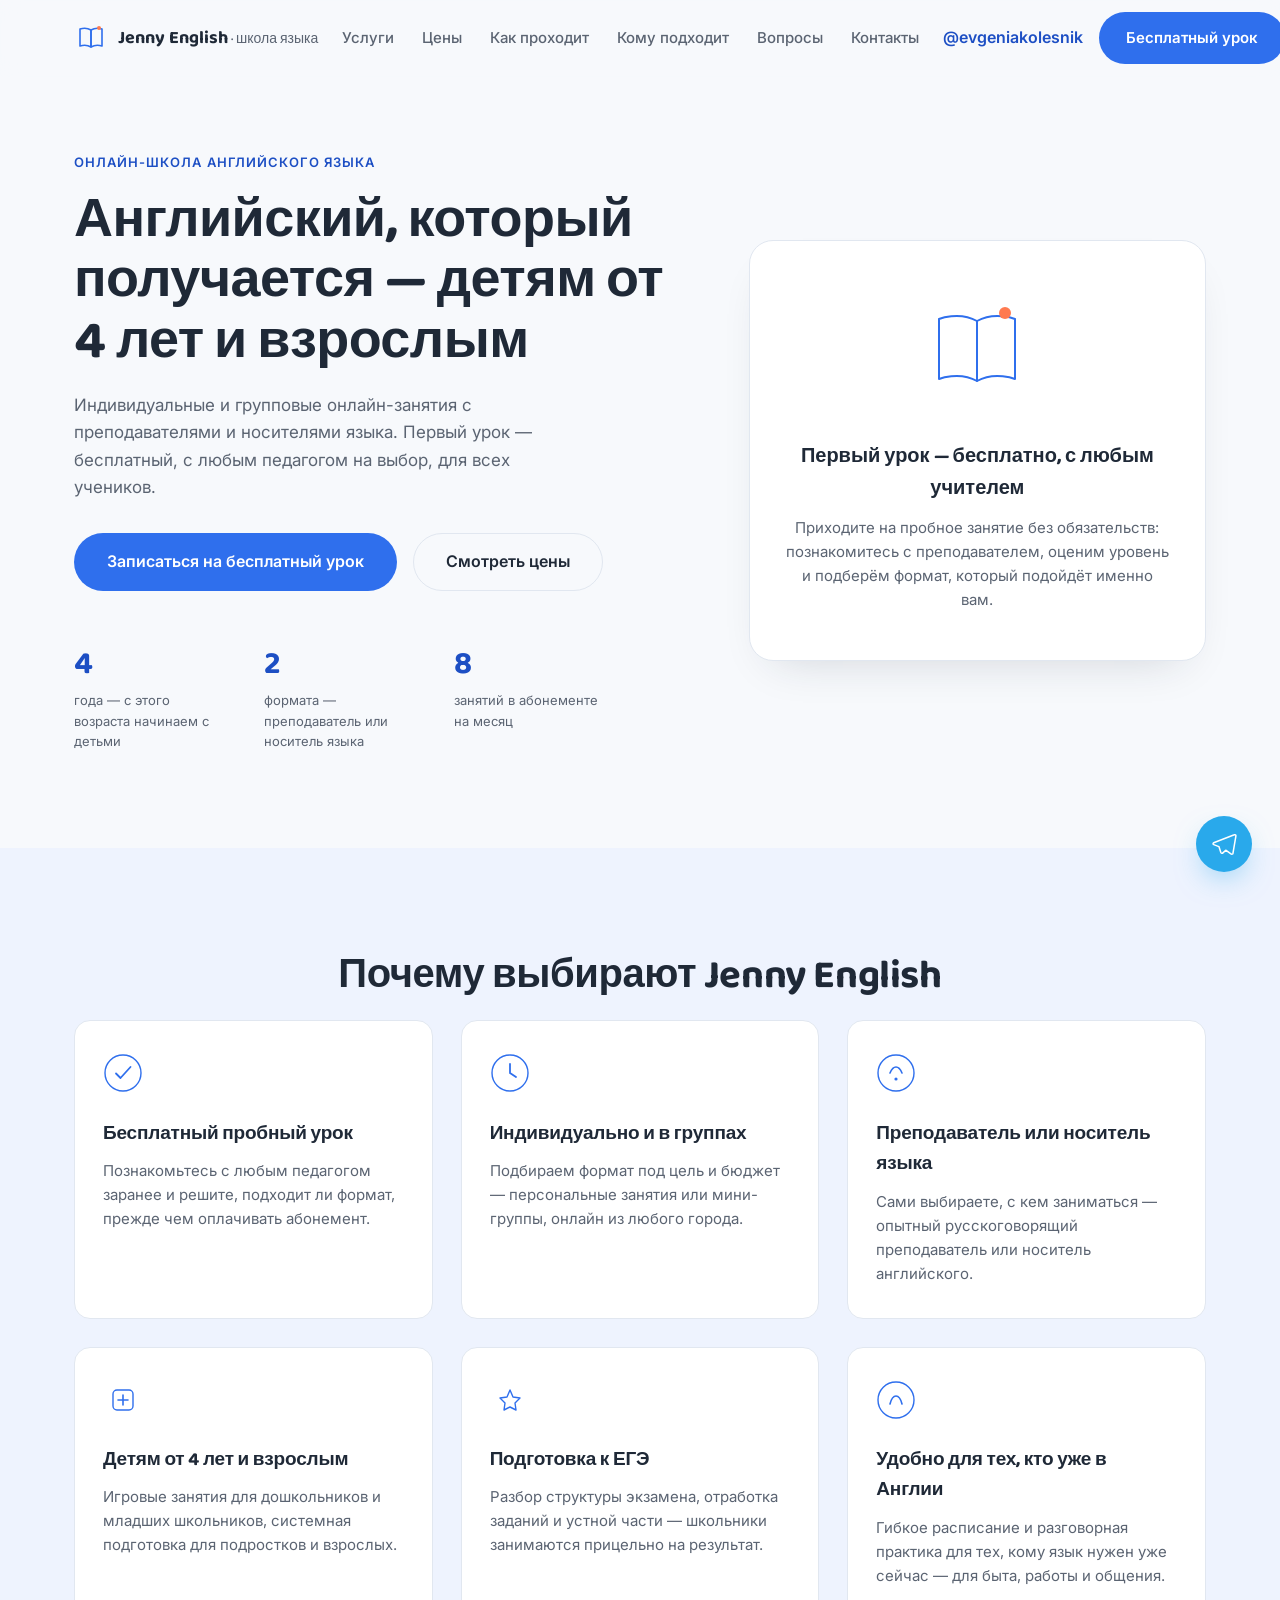
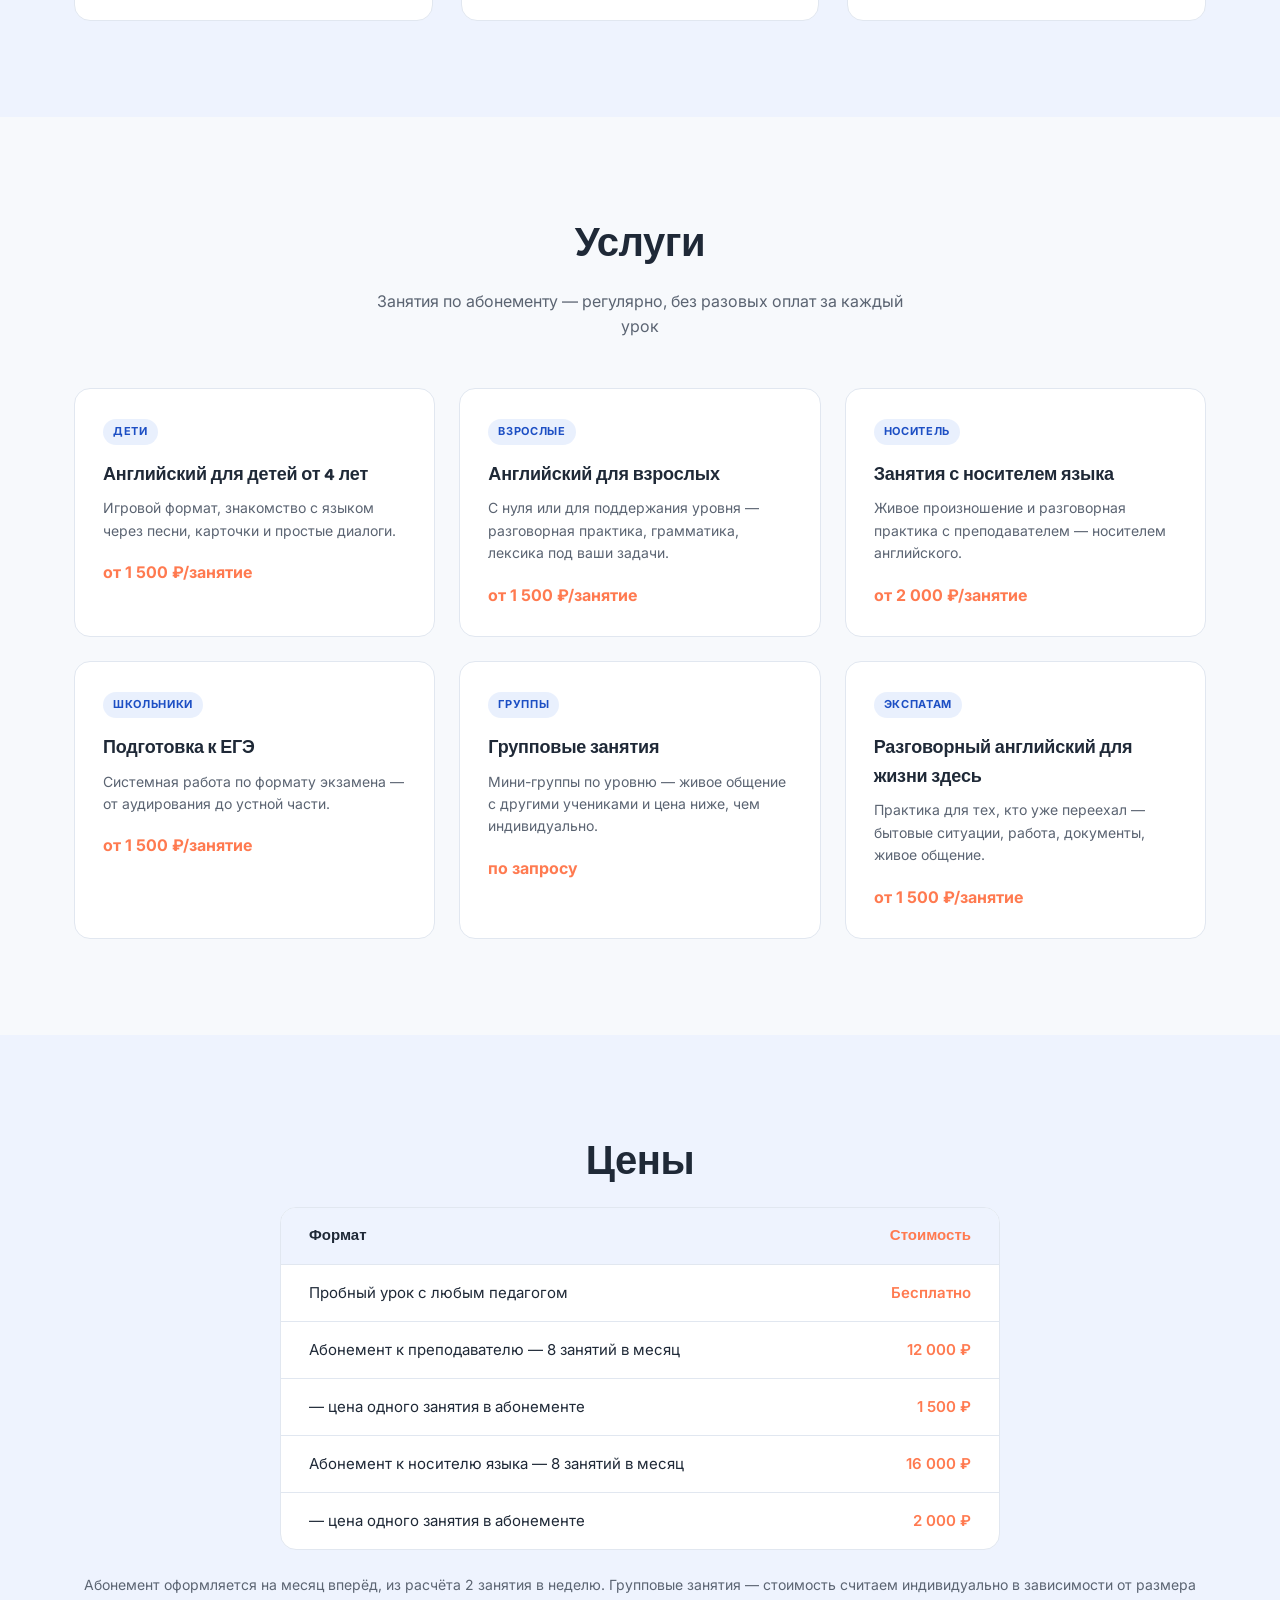
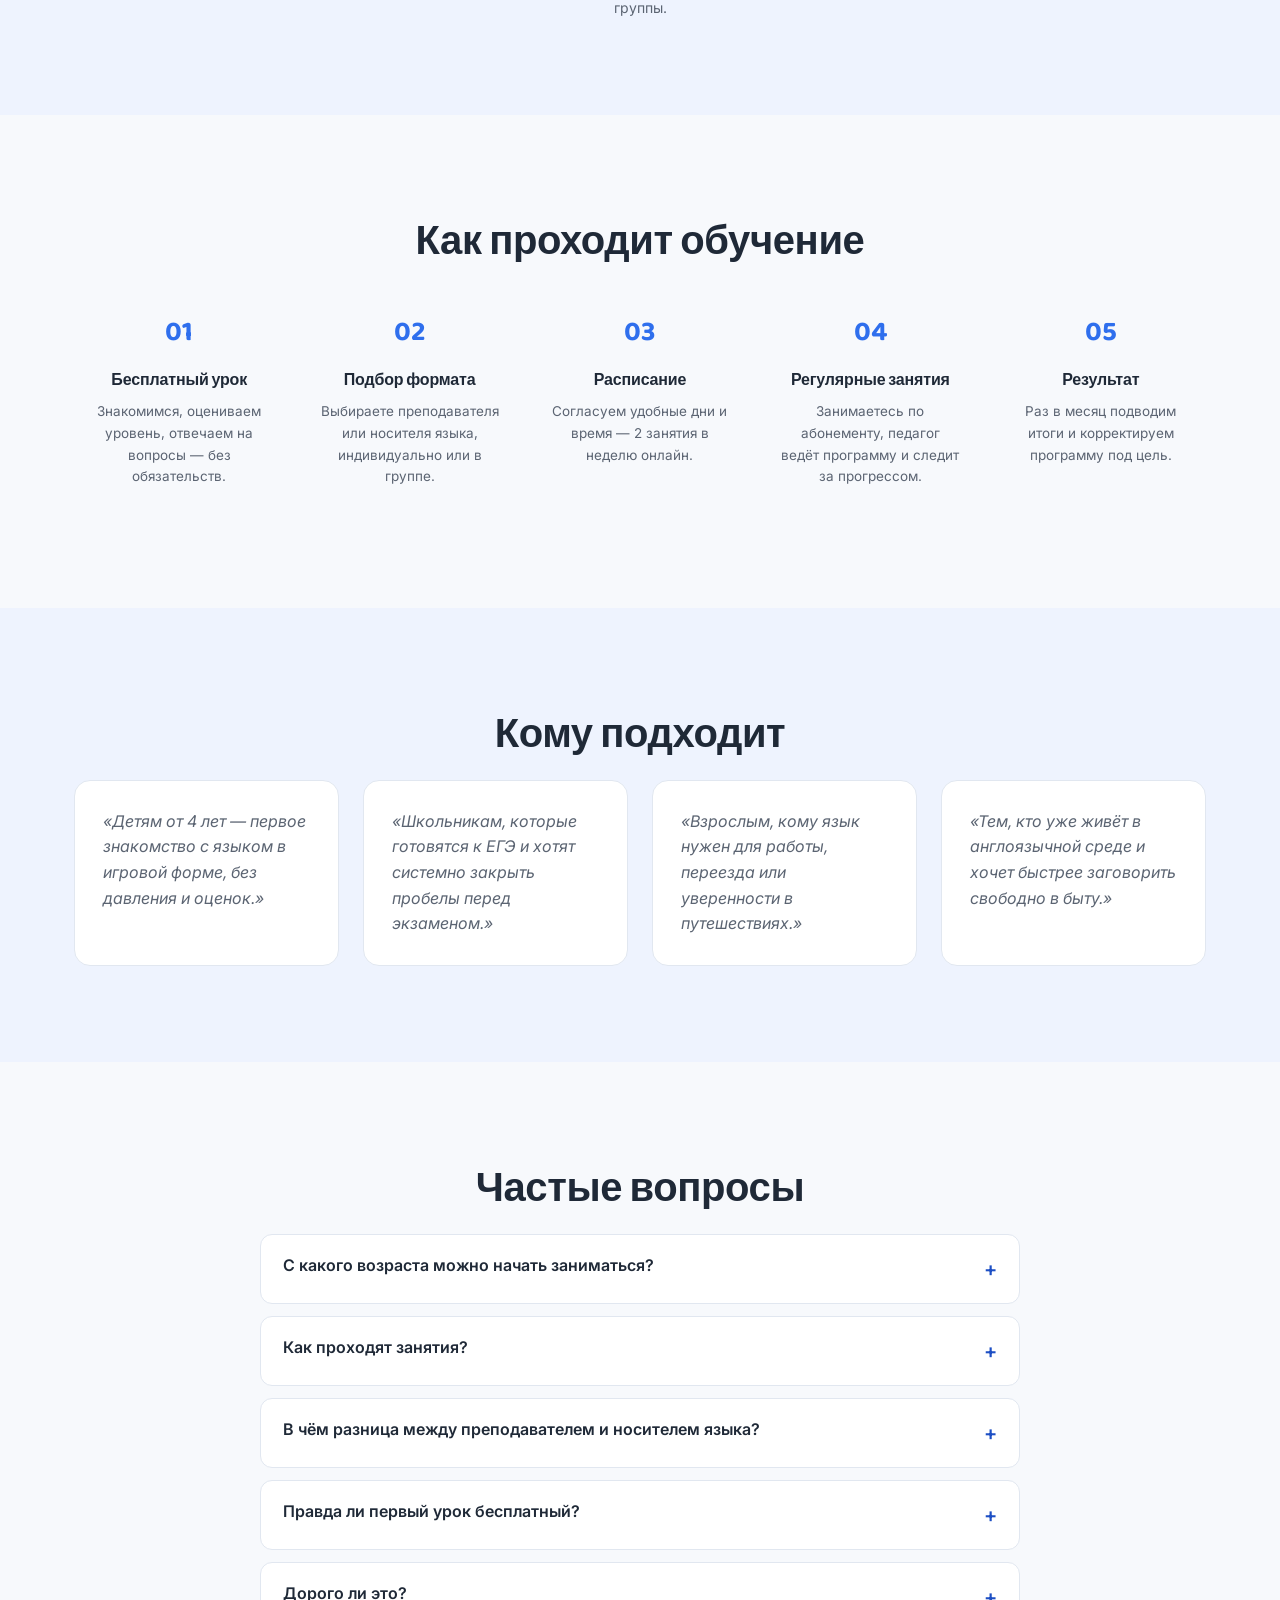
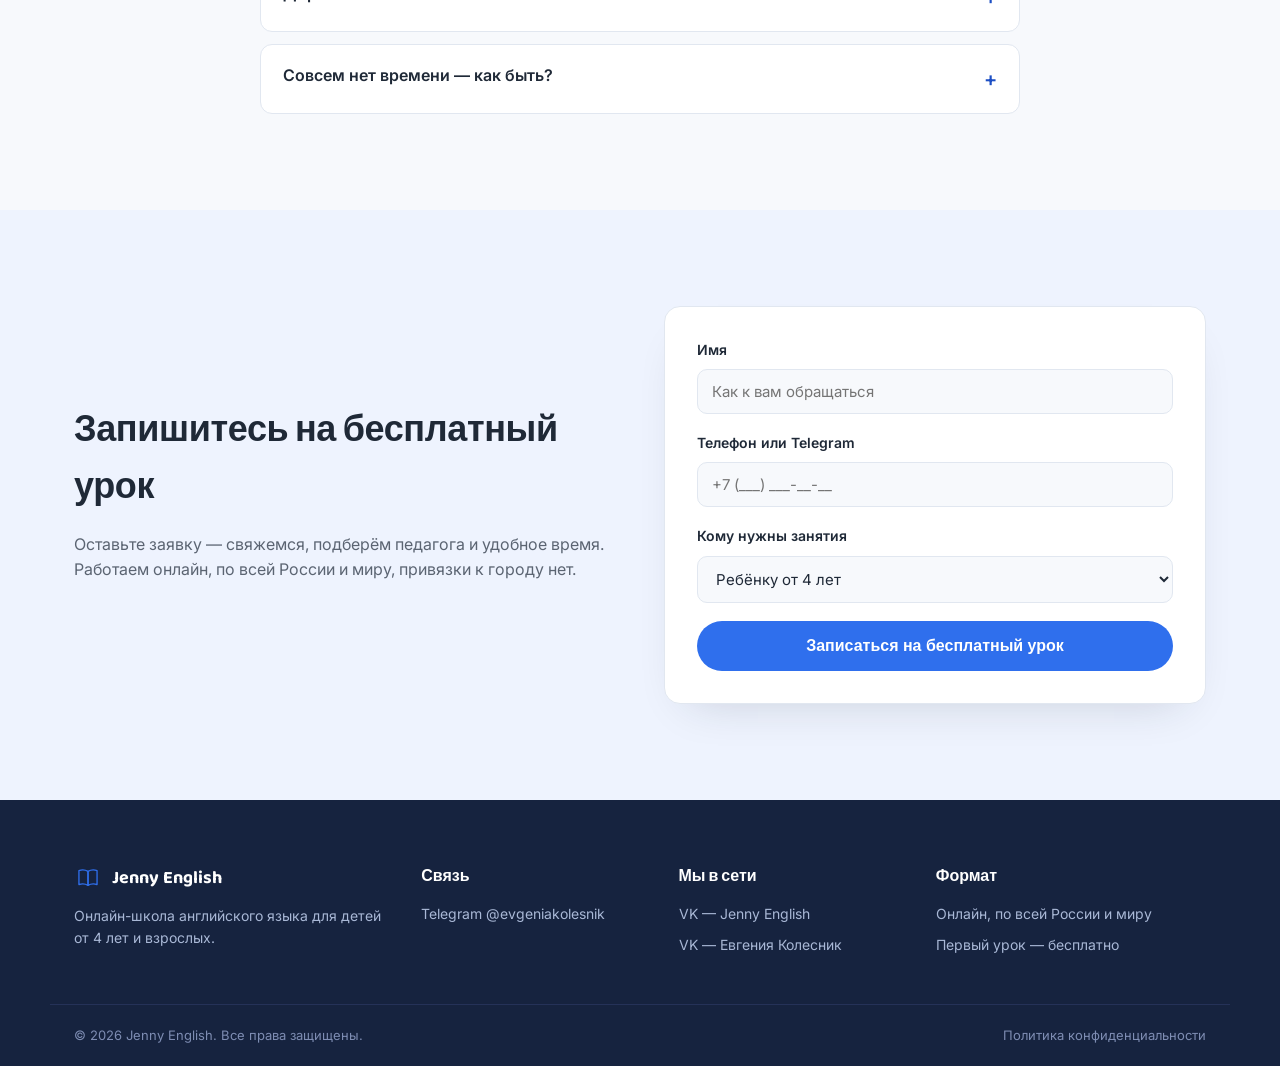
==== index.html @ bacaf494 "init: landing for Jenny English" ====
<!DOCTYPE html>
<html lang="ru">
<head>
<meta charset="UTF-8">
<meta name="viewport" content="width=device-width, initial-scale=1.0">
<title>Jenny English — онлайн-школа английского языка для детей и взрослых</title>
<meta name="description" content="Индивидуальные и групповые онлайн-занятия английским с преподавателями и носителями языка. Детям от 4 лет и взрослым. Первый урок — бесплатный.">
<link rel="preconnect" href="https://fonts.googleapis.com">
<link rel="preconnect" href="https://fonts.gstatic.com" crossorigin>
<link href="https://fonts.googleapis.com/css2?family=Baloo+2:wght@500;600;700;800&family=Inter:wght@400;500;600;700;800&display=swap" rel="stylesheet">
<link rel="stylesheet" href="styles.css">
</head>
<body>

<header class="header" id="header">
  <div class="container header__inner">
    <a href="#top" class="logo">
      <svg width="34" height="34" viewBox="0 0 34 34" fill="none" xmlns="http://www.w3.org/2000/svg">
        <path d="M6 8C6 8 12 6 17 9V26C12 23 6 25 6 25V8Z" stroke="#2F6FED" stroke-width="1.6" stroke-linejoin="round"/>
        <path d="M28 8C28 8 22 6 17 9V26C22 23 28 25 28 25V8Z" stroke="#2F6FED" stroke-width="1.6" stroke-linejoin="round"/>
        <circle cx="25" cy="7" r="2" fill="#FF7A50"/>
      </svg>
      <span class="logo__text">Jenny English<span class="logo__suffix"> · школа языка</span></span>
    </a>
    <nav class="nav" id="nav">
      <a href="#services">Услуги</a>
      <a href="#price">Цены</a>
      <a href="#process">Как проходит</a>
      <a href="#who">Кому подходит</a>
      <a href="#faq">Вопросы</a>
      <a href="#contacts">Контакты</a>
    </nav>
    <div class="header__actions">
      <a href="https://t.me/evgeniakolesnik" target="_blank" rel="noopener" class="header__phone">@evgeniakolesnik</a>
      <a href="#lead" class="btn btn--primary">Бесплатный урок</a>
      <button class="burger" id="burger" aria-label="Меню"><span></span><span></span><span></span></button>
    </div>
  </div>
</header>

<main id="top">

  <section class="hero">
    <div class="container hero__inner">
      <div class="hero__text">
        <span class="eyebrow">Онлайн-школа английского языка</span>
        <h1>Английский, который получается — детям от 4 лет и взрослым</h1>
        <p class="hero__lead">Индивидуальные и групповые онлайн-занятия с преподавателями и носителями языка. Первый урок — бесплатный, с любым педагогом на выбор, для всех учеников.</p>
        <div class="hero__cta">
          <a href="#lead" class="btn btn--primary btn--lg">Записаться на бесплатный урок</a>
          <a href="#price" class="btn btn--ghost btn--lg">Смотреть цены</a>
        </div>
        <div class="hero__stats">
          <div class="stat"><span class="stat__num" data-target="4">0</span><span class="stat__label">года — с этого возраста начинаем с детьми</span></div>
          <div class="stat"><span class="stat__num" data-target="2">0</span><span class="stat__label">формата — преподаватель или носитель языка</span></div>
          <div class="stat"><span class="stat__num" data-target="8">0</span><span class="stat__label">занятий в абонементе на месяц</span></div>
        </div>
      </div>
      <div class="hero__card">
        <div class="hero__card-inner">
          <svg width="120" height="120" viewBox="0 0 120 120" fill="none" xmlns="http://www.w3.org/2000/svg">
            <path d="M22 30C22 30 42 22 60 32V92C42 82 22 90 22 90V30Z" stroke="#2F6FED" stroke-width="2" stroke-linejoin="round"/>
            <path d="M98 30C98 30 78 22 60 32V92C78 82 98 90 98 90V30Z" stroke="#2F6FED" stroke-width="2" stroke-linejoin="round"/>
            <circle cx="88" cy="24" r="6" fill="#FF7A50"/>
          </svg>
          <p class="hero__card-title">Первый урок — бесплатно, с любым учителем</p>
          <p class="hero__card-text">Приходите на пробное занятие без обязательств: познакомитесь с преподавателем, оценим уровень и подберём формат, который подойдёт именно вам.</p>
        </div>
      </div>
    </div>
  </section>

  <section class="adv-section">
    <div class="container">
      <h2 class="section-title">Почему выбирают Jenny English</h2>
      <div class="adv-grid">
        <div class="adv reveal">
          <svg width="40" height="40" viewBox="0 0 40 40" fill="none"><circle cx="20" cy="20" r="18" stroke="#2F6FED" stroke-width="1.4"/><path d="M13 20.5L17.5 25L27.5 14" stroke="#2F6FED" stroke-width="1.8" stroke-linecap="round" stroke-linejoin="round"/></svg>
          <h3>Бесплатный пробный урок</h3>
          <p>Познакомьтесь с любым педагогом заранее и решите, подходит ли формат, прежде чем оплачивать абонемент.</p>
        </div>
        <div class="adv reveal">
          <svg width="40" height="40" viewBox="0 0 40 40" fill="none"><circle cx="20" cy="20" r="18" stroke="#2F6FED" stroke-width="1.4"/><path d="M20 11V20L26 24" stroke="#2F6FED" stroke-width="1.8" stroke-linecap="round"/></svg>
          <h3>Индивидуально и в группах</h3>
          <p>Подбираем формат под цель и бюджет — персональные занятия или мини-группы, онлайн из любого города.</p>
        </div>
        <div class="adv reveal">
          <svg width="40" height="40" viewBox="0 0 40 40" fill="none"><path d="M14 20C14 20 16.5 14 20 14C23.5 14 26 20 26 20" stroke="#2F6FED" stroke-width="1.6" stroke-linecap="round"/><circle cx="20" cy="26" r="1.6" fill="#2F6FED"/><circle cx="20" cy="20" r="18" stroke="#2F6FED" stroke-width="1.4"/></svg>
          <h3>Преподаватель или носитель языка</h3>
          <p>Сами выбираете, с кем заниматься — опытный русскоговорящий преподаватель или носитель английского.</p>
        </div>
        <div class="adv reveal">
          <svg width="40" height="40" viewBox="0 0 40 40" fill="none"><rect x="10" y="10" width="20" height="20" rx="4" stroke="#2F6FED" stroke-width="1.4"/><path d="M15 20H25M20 15V25" stroke="#2F6FED" stroke-width="1.6" stroke-linecap="round"/></svg>
          <h3>Детям от 4 лет и взрослым</h3>
          <p>Игровые занятия для дошкольников и младших школьников, системная подготовка для подростков и взрослых.</p>
        </div>
        <div class="adv reveal">
          <svg width="40" height="40" viewBox="0 0 40 40" fill="none"><path d="M20 10L23 17L30 18L25 23L26 30L20 27L14 30L15 23L10 18L17 17L20 10Z" stroke="#2F6FED" stroke-width="1.4" stroke-linejoin="round"/></svg>
          <h3>Подготовка к ЕГЭ</h3>
          <p>Разбор структуры экзамена, отработка заданий и устной части — школьники занимаются прицельно на результат.</p>
        </div>
        <div class="adv reveal">
          <svg width="40" height="40" viewBox="0 0 40 40" fill="none"><circle cx="20" cy="20" r="18" stroke="#2F6FED" stroke-width="1.4"/><path d="M14 24C14 24 16 16 20 16C24 16 26 24 26 24" stroke="#2F6FED" stroke-width="1.6" stroke-linecap="round"/></svg>
          <h3>Удобно для тех, кто уже в Англии</h3>
          <p>Гибкое расписание и разговорная практика для тех, кому язык нужен уже сейчас — для быта, работы и общения.</p>
        </div>
      </div>
    </div>
  </section>

  <section class="services" id="services">
    <div class="container">
      <h2 class="section-title">Услуги</h2>
      <p class="section-sub">Занятия по абонементу — регулярно, без разовых оплат за каждый урок</p>
      <div class="services-grid">
        <div class="service reveal">
          <span class="service__tag">Дети</span>
          <h3>Английский для детей от 4 лет</h3>
          <p>Игровой формат, знакомство с языком через песни, карточки и простые диалоги.</p>
          <span class="service__price">от 1 500 ₽/занятие</span>
        </div>
        <div class="service reveal">
          <span class="service__tag">Взрослые</span>
          <h3>Английский для взрослых</h3>
          <p>С нуля или для поддержания уровня — разговорная практика, грамматика, лексика под ваши задачи.</p>
          <span class="service__price">от 1 500 ₽/занятие</span>
        </div>
        <div class="service reveal">
          <span class="service__tag">Носитель</span>
          <h3>Занятия с носителем языка</h3>
          <p>Живое произношение и разговорная практика с преподавателем — носителем английского.</p>
          <span class="service__price">от 2 000 ₽/занятие</span>
        </div>
        <div class="service reveal">
          <span class="service__tag">Школьники</span>
          <h3>Подготовка к ЕГЭ</h3>
          <p>Системная работа по формату экзамена — от аудирования до устной части.</p>
          <span class="service__price">от 1 500 ₽/занятие</span>
        </div>
        <div class="service reveal">
          <span class="service__tag">Группы</span>
          <h3>Групповые занятия</h3>
          <p>Мини-группы по уровню — живое общение с другими учениками и цена ниже, чем индивидуально.</p>
          <span class="service__price">по запросу</span>
        </div>
        <div class="service reveal">
          <span class="service__tag">Экспатам</span>
          <h3>Разговорный английский для жизни здесь</h3>
          <p>Практика для тех, кто уже переехал — бытовые ситуации, работа, документы, живое общение.</p>
          <span class="service__price">от 1 500 ₽/занятие</span>
        </div>
      </div>
    </div>
  </section>

  <section class="price" id="price">
    <div class="container">
      <h2 class="section-title">Цены</h2>
      <div class="price-table">
        <div class="price-row price-row--head"><span>Формат</span><span>Стоимость</span></div>
        <div class="price-row"><span>Пробный урок с любым педагогом</span><span>Бесплатно</span></div>
        <div class="price-row"><span>Абонемент к преподавателю — 8 занятий в месяц</span><span>12 000 ₽</span></div>
        <div class="price-row"><span>— цена одного занятия в абонементе</span><span>1 500 ₽</span></div>
        <div class="price-row"><span>Абонемент к носителю языка — 8 занятий в месяц</span><span>16 000 ₽</span></div>
        <div class="price-row"><span>— цена одного занятия в абонементе</span><span>2 000 ₽</span></div>
      </div>
      <p class="price-note">Абонемент оформляется на месяц вперёд, из расчёта 2 занятия в неделю. Групповые занятия — стоимость считаем индивидуально в зависимости от размера группы.</p>
    </div>
  </section>

  <section class="process" id="process">
    <div class="container">
      <h2 class="section-title">Как проходит обучение</h2>
      <div class="process-grid">
        <div class="step reveal"><span class="step__num">01</span><h3>Бесплатный урок</h3><p>Знакомимся, оцениваем уровень, отвечаем на вопросы — без обязательств.</p></div>
        <div class="step reveal"><span class="step__num">02</span><h3>Подбор формата</h3><p>Выбираете преподавателя или носителя языка, индивидуально или в группе.</p></div>
        <div class="step reveal"><span class="step__num">03</span><h3>Расписание</h3><p>Согласуем удобные дни и время — 2 занятия в неделю онлайн.</p></div>
        <div class="step reveal"><span class="step__num">04</span><h3>Регулярные занятия</h3><p>Занимаетесь по абонементу, педагог ведёт программу и следит за прогрессом.</p></div>
        <div class="step reveal"><span class="step__num">05</span><h3>Результат</h3><p>Раз в месяц подводим итоги и корректируем программу под цель.</p></div>
      </div>
    </div>
  </section>

  <section class="reviews" id="who">
    <div class="container">
      <h2 class="section-title">Кому подходит</h2>
      <div class="reviews-grid">
        <div class="review reveal">
          <p>«Детям от 4 лет — первое знакомство с языком в игровой форме, без давления и оценок.»</p>
        </div>
        <div class="review reveal">
          <p>«Школьникам, которые готовятся к ЕГЭ и хотят системно закрыть пробелы перед экзаменом.»</p>
        </div>
        <div class="review reveal">
          <p>«Взрослым, кому язык нужен для работы, переезда или уверенности в путешествиях.»</p>
        </div>
        <div class="review reveal">
          <p>«Тем, кто уже живёт в англоязычной среде и хочет быстрее заговорить свободно в быту.»</p>
        </div>
      </div>
    </div>
  </section>

  <section class="faq" id="faq">
    <div class="container">
      <h2 class="section-title">Частые вопросы</h2>
      <div class="faq-list">
        <details class="faq__item reveal">
          <summary>С какого возраста можно начать заниматься?</summary>
          <p>С 4 лет — для дошкольников занятия строятся в игровой форме: песни, карточки, простые диалоги. Верхней границы возраста нет.</p>
        </details>
        <details class="faq__item reveal">
          <summary>Как проходят занятия?</summary>
          <p>Онлайн, по видеосвязи, в удобное время. Нужен только компьютер или телефон с интернетом — привязки к городу нет.</p>
        </details>
        <details class="faq__item reveal">
          <summary>В чём разница между преподавателем и носителем языка?</summary>
          <p>Преподаватель — опытный русскоговорящий педагог, удобно на старте и для объяснения грамматики. Носитель — практика живого произношения и разговорной речи, когда база уже есть.</p>
        </details>
        <details class="faq__item reveal">
          <summary>Правда ли первый урок бесплатный?</summary>
          <p>Да, для всех новых учеников — с любым педагогом на выбор, без последующих обязательств оплачивать абонемент.</p>
        </details>
        <details class="faq__item reveal">
          <summary>Дорого ли это?</summary>
          <p>Абонемент — 12 000 ₽ за 8 занятий, это 1 500 ₽ за урок при регулярных двух занятиях в неделю. Сравните со стоимостью разовых индивидуальных уроков у частных репетиторов — абонемент выгоднее и дисциплинирует расписание.</p>
        </details>
        <details class="faq__item reveal">
          <summary>Совсем нет времени — как быть?</summary>
          <p>Расписание подстраиваем под вас: онлайн-формат позволяет заниматься утром, вечером или в выходные, без привязки к дороге до школы.</p>
        </details>
      </div>
    </div>
  </section>

  <section class="lead" id="lead">
    <div class="container lead__inner">
      <div class="lead__info">
        <h2>Запишитесь на бесплатный урок</h2>
        <p>Оставьте заявку — свяжемся, подберём педагога и удобное время. Работаем онлайн, по всей России и миру, привязки к городу нет.</p>
      </div>
      <form class="form" id="leadForm">
        <input type="text" name="_gotcha" style="display:none" tabindex="-1" autocomplete="off">
        <label>Имя
          <input type="text" name="name" placeholder="Как к вам обращаться" required>
        </label>
        <label>Телефон или Telegram
          <input type="tel" name="phone" placeholder="+7 (___) ___-__-__" required>
        </label>
        <label>Кому нужны занятия
          <select name="comment">
            <option value="Ребёнку от 4 лет">Ребёнку от 4 лет</option>
            <option value="Школьнику, подготовка к ЕГЭ">Школьнику, подготовка к ЕГЭ</option>
            <option value="Взрослому для себя">Взрослому для себя</option>
            <option value="Хочу заниматься с носителем языка">Хочу заниматься с носителем языка</option>
            <option value="Другое">Другое — уточню при звонке</option>
          </select>
        </label>
        <button type="submit" class="btn btn--primary btn--lg">Записаться на бесплатный урок</button>
      </form>
    </div>
  </section>

</main>

<footer class="footer" id="contacts">
  <div class="container footer__inner">
    <div class="footer__col">
      <a href="#top" class="logo logo--footer">
        <svg width="28" height="28" viewBox="0 0 34 34" fill="none" xmlns="http://www.w3.org/2000/svg">
          <path d="M6 8C6 8 12 6 17 9V26C12 23 6 25 6 25V8Z" stroke="#2F6FED" stroke-width="1.6" stroke-linejoin="round"/>
          <path d="M28 8C28 8 22 6 17 9V26C22 23 28 25 28 25V8Z" stroke="#2F6FED" stroke-width="1.6" stroke-linejoin="round"/>
        </svg>
        <span>Jenny English</span>
      </a>
      <p>Онлайн-школа английского языка для детей от 4 лет и взрослых.</p>
    </div>
    <div class="footer__col">
      <h4>Связь</h4>
      <p><a href="https://t.me/evgeniakolesnik" target="_blank" rel="noopener">Telegram @evgeniakolesnik</a></p>
    </div>
    <div class="footer__col">
      <h4>Мы в сети</h4>
      <p><a href="https://vk.ru/jennyenglish" target="_blank" rel="noopener">VK — Jenny English</a></p>
      <p><a href="https://vk.ru/evgeniakls" target="_blank" rel="noopener">VK — Евгения Колесник</a></p>
    </div>
    <div class="footer__col">
      <h4>Формат</h4>
      <p>Онлайн, по всей России и миру</p>
      <p>Первый урок — бесплатно</p>
    </div>
  </div>
  <div class="container footer__bottom">
    <p>© <span id="year"></span> Jenny English. Все права защищены.</p>
    <a href="privacy.html">Политика конфиденциальности</a>
  </div>
</footer>

<a href="https://t.me/evgeniakolesnik" class="fab" target="_blank" rel="noopener" aria-label="Написать в Telegram">
  <svg width="26" height="26" viewBox="0 0 24 24" fill="none"><path d="M21.5 3.5L2.5 10.8C1.7 11.1 1.7 12.3 2.5 12.6L7.3 14.4L9.1 19.8C9.4 20.6 10.4 20.8 11 20.2L13.6 17.7L18.4 21.2C19.1 21.7 20.1 21.3 20.3 20.5L23 4.6C23.2 3.7 22.3 3.1 21.5 3.5Z" stroke="white" stroke-width="1.4" stroke-linejoin="round"/></svg>
</a>

<script src="script.js"></script>
</body>
</html>
---- styles.css ----
:root {
  --clr-bg: #f7f9fc;
  --clr-surface: #ffffff;
  --clr-surface-alt: #eef3fe;
  --clr-text: #1f2937;
  --clr-text-muted: #5b6472;
  --clr-accent: #2f6fed;
  --clr-accent-dark: #1d4fc4;
  --clr-warm: #ff7a50;
  --clr-border: #e1e7f0;
  --shadow: 0 20px 45px -25px rgba(31, 41, 55, 0.2);
  --radius: 16px;
  --font-head: 'Baloo 2', sans-serif;
  --font-body: 'Inter', sans-serif;
}

* { box-sizing: border-box; margin: 0; padding: 0; }

html { scroll-behavior: smooth; }

body {
  background: var(--clr-bg);
  color: var(--clr-text);
  font-family: var(--font-body);
  line-height: 1.6;
  -webkit-font-smoothing: antialiased;
}

img { max-width: 100%; display: block; }
a { color: inherit; text-decoration: none; }

.container {
  max-width: 1180px;
  margin: 0 auto;
  padding: 0 24px;
}

h1, h2, h3 {
  font-family: var(--font-head);
  font-weight: 700;
  color: var(--clr-text);
  letter-spacing: -0.01em;
}

.section-title {
  font-size: clamp(28px, 3.2vw, 40px);
  text-align: center;
  margin-bottom: 12px;
}

.section-sub {
  text-align: center;
  color: var(--clr-text-muted);
  max-width: 560px;
  margin: 0 auto 48px;
}

.btn {
  display: inline-flex;
  align-items: center;
  justify-content: center;
  padding: 13px 26px;
  border-radius: 999px;
  font-weight: 600;
  font-size: 15px;
  border: 1px solid transparent;
  cursor: pointer;
  transition: transform 0.2s ease, box-shadow 0.2s ease, background 0.2s ease;
  white-space: nowrap;
}

.btn--primary {
  background: var(--clr-accent);
  color: #fff;
}
.btn--primary:hover { background: var(--clr-accent-dark); transform: translateY(-1px); }

.btn--ghost {
  background: transparent;
  border-color: var(--clr-border);
  color: var(--clr-text);
}
.btn--ghost:hover { border-color: var(--clr-accent); color: var(--clr-accent-dark); }

.btn--lg { padding: 15px 32px; font-size: 16px; }

/* Header */
.header {
  position: sticky;
  top: 0;
  z-index: 100;
  background: rgba(247, 249, 252, 0.9);
  backdrop-filter: blur(10px);
  border-bottom: 1px solid transparent;
  transition: border-color 0.2s ease, box-shadow 0.2s ease;
}
.header.scrolled { border-color: var(--clr-border); box-shadow: 0 4px 20px -18px rgba(0,0,0,0.3); }

.header__inner {
  display: flex;
  align-items: center;
  justify-content: space-between;
  gap: 24px;
  min-width: 0;
  height: 76px;
}

.logo {
  display: flex;
  align-items: center;
  gap: 10px;
  flex-shrink: 0;
  font-family: var(--font-head);
  font-weight: 700;
  font-size: 18px;
}
.logo__suffix { color: var(--clr-text-muted); font-weight: 500; font-size: 14px; }

.nav {
  display: flex;
  gap: 28px;
  flex: 1;
  justify-content: center;
}
.nav a {
  font-size: 15px;
  font-weight: 500;
  color: var(--clr-text-muted);
  white-space: nowrap;
  transition: color 0.2s ease;
}
.nav a:hover { color: var(--clr-accent-dark); }

.header__actions {
  display: flex;
  align-items: center;
  gap: 16px;
  flex-shrink: 0;
}
.header__phone {
  font-weight: 600;
  white-space: nowrap;
  color: var(--clr-accent-dark);
}

.burger {
  display: none;
  flex-direction: column;
  justify-content: center;
  gap: 5px;
  width: 32px;
  height: 32px;
  background: none;
  border: none;
  cursor: pointer;
}
.burger span {
  display: block;
  height: 2px;
  width: 100%;
  background: var(--clr-text);
  transition: transform 0.2s ease, opacity 0.2s ease;
}
.burger.is-open span:nth-child(1) { transform: translateY(7px) rotate(45deg); }
.burger.is-open span:nth-child(2) { opacity: 0; }
.burger.is-open span:nth-child(3) { transform: translateY(-7px) rotate(-45deg); }

/* Hero */
.hero { padding: 72px 0 96px; }
.hero__inner {
  display: grid;
  grid-template-columns: 1.15fr 0.85fr;
  gap: 56px;
  align-items: center;
}
.eyebrow {
  display: inline-block;
  font-size: 13px;
  font-weight: 600;
  letter-spacing: 0.08em;
  text-transform: uppercase;
  color: var(--clr-accent-dark);
  margin-bottom: 18px;
}
.hero h1 {
  font-size: clamp(34px, 4.4vw, 54px);
  line-height: 1.12;
  margin-bottom: 20px;
}
.hero__lead {
  font-size: 17px;
  color: var(--clr-text-muted);
  max-width: 480px;
  margin-bottom: 32px;
}
.hero__cta { display: flex; gap: 16px; flex-wrap: wrap; margin-bottom: 48px; }

.hero__stats { display: flex; gap: 40px; flex-wrap: wrap; }
.stat__num {
  display: block;
  font-family: var(--font-head);
  font-size: 32px;
  font-weight: 700;
  color: var(--clr-accent-dark);
}
.stat__label { font-size: 13px; color: var(--clr-text-muted); max-width: 150px; display: block; }

.hero__card {
  background: var(--clr-surface);
  border: 1px solid var(--clr-border);
  border-radius: 24px;
  box-shadow: var(--shadow);
  padding: 48px 36px;
}
.hero__card-inner { text-align: center; }
.hero__card svg { margin: 0 auto 24px; }
.hero__card-title {
  font-family: var(--font-head);
  font-size: 20px;
  font-weight: 700;
  margin-bottom: 12px;
}
.hero__card-text { color: var(--clr-text-muted); font-size: 15px; }

/* Advantages */
.adv-section { padding: 96px 0; background: var(--clr-surface-alt); }
.adv-grid {
  display: grid;
  grid-template-columns: repeat(3, 1fr);
  gap: 28px;
}
.adv {
  background: var(--clr-surface);
  border: 1px solid var(--clr-border);
  border-radius: var(--radius);
  padding: 32px 28px;
}
.adv svg { margin-bottom: 18px; }
.adv h3 { font-size: 19px; margin-bottom: 10px; }
.adv p { color: var(--clr-text-muted); font-size: 15px; }

/* Services */
.services { padding: 96px 0; }
.services-grid {
  display: grid;
  grid-template-columns: repeat(3, 1fr);
  gap: 24px;
}
.service {
  background: var(--clr-surface);
  border: 1px solid var(--clr-border);
  border-radius: var(--radius);
  padding: 28px;
  position: relative;
}
.service__tag {
  display: inline-block;
  font-size: 11px;
  font-weight: 700;
  letter-spacing: 0.06em;
  text-transform: uppercase;
  color: var(--clr-accent-dark);
  background: rgba(47, 111, 237, 0.1);
  padding: 4px 10px;
  border-radius: 999px;
  margin-bottom: 16px;
}
.service h3 { font-size: 18px; margin-bottom: 8px; }
.service p { color: var(--clr-text-muted); font-size: 14px; margin-bottom: 18px; }
.service__price { font-weight: 700; color: var(--clr-warm); font-size: 16px; }

/* Price table */
.price { padding: 96px 0; background: var(--clr-surface-alt); }
.price-table {
  max-width: 720px;
  margin: 0 auto;
  background: var(--clr-surface);
  border: 1px solid var(--clr-border);
  border-radius: var(--radius);
  overflow: hidden;
}
.price-row {
  display: flex;
  justify-content: space-between;
  padding: 16px 28px;
  border-bottom: 1px solid var(--clr-border);
  font-size: 15px;
}
.price-row:last-child { border-bottom: none; }
.price-row--head {
  background: var(--clr-surface-alt);
  font-weight: 700;
  font-family: var(--font-head);
}
.price-row span:last-child { font-weight: 600; color: var(--clr-warm); white-space: nowrap; padding-left: 16px; }
.price-note { text-align: center; color: var(--clr-text-muted); font-size: 14px; margin-top: 24px; }

/* Process */
.process { padding: 96px 0; }
.process-grid {
  display: grid;
  grid-template-columns: repeat(5, 1fr);
  gap: 20px;
}
.step {
  text-align: center;
  padding: 24px 16px;
}
.step__num {
  display: inline-block;
  font-family: var(--font-head);
  font-size: 28px;
  font-weight: 700;
  color: var(--clr-accent);
  margin-bottom: 12px;
}
.step h3 { font-size: 16px; margin-bottom: 8px; }
.step p { font-size: 13.5px; color: var(--clr-text-muted); }

/* Кому подходит */
.reviews { padding: 96px 0; background: var(--clr-surface-alt); }
.reviews-grid {
  display: grid;
  grid-template-columns: repeat(4, 1fr);
  gap: 24px;
}
.review {
  background: var(--clr-surface);
  border: 1px solid var(--clr-border);
  border-radius: var(--radius);
  padding: 28px;
  font-style: italic;
  color: var(--clr-text-muted);
}

/* FAQ */
.faq { padding: 96px 0; }
.faq-list { max-width: 760px; margin: 0 auto; display: flex; flex-direction: column; gap: 12px; }
.faq__item {
  background: var(--clr-surface);
  border: 1px solid var(--clr-border);
  border-radius: 12px;
  padding: 18px 22px;
}
.faq__item summary {
  cursor: pointer;
  font-weight: 600;
  list-style: none;
  display: flex;
  justify-content: space-between;
}
.faq__item summary::-webkit-details-marker { display: none; }
.faq__item summary::after { content: '+'; font-size: 20px; color: var(--clr-accent-dark); }
.faq__item[open] summary::after { content: '−'; }
.faq__item p { margin-top: 14px; color: var(--clr-text-muted); font-size: 15px; }

/* Lead form */
.lead { padding: 96px 0; background: var(--clr-surface-alt); }
.lead__inner {
  display: grid;
  grid-template-columns: 1fr 1fr;
  gap: 48px;
  align-items: center;
}
.lead__info h2 { font-size: clamp(26px, 3vw, 36px); margin-bottom: 14px; }
.lead__info p { color: var(--clr-text-muted); margin-bottom: 24px; }

.form {
  background: var(--clr-surface);
  border: 1px solid var(--clr-border);
  border-radius: var(--radius);
  box-shadow: var(--shadow);
  padding: 32px;
  display: flex;
  flex-direction: column;
  gap: 18px;
}
.form label { font-size: 14px; font-weight: 600; display: flex; flex-direction: column; gap: 8px; }
.form input, .form select {
  font-family: var(--font-body);
  font-size: 15px;
  padding: 12px 14px;
  border-radius: 10px;
  border: 1px solid var(--clr-border);
  background: var(--clr-bg);
  color: var(--clr-text);
}
.form input:focus, .form select:focus { outline: none; border-color: var(--clr-accent); }

/* Footer */
.footer { background: #16233f; color: #cbd5e8; padding: 64px 0 0; }
.footer__inner {
  display: grid;
  grid-template-columns: 1.4fr 1fr 1fr 1.2fr;
  gap: 32px;
  padding-bottom: 40px;
}
.logo--footer { color: #fff; margin-bottom: 12px; }
.footer__col h4 { font-family: var(--font-head); color: #fff; margin-bottom: 14px; font-size: 16px; }
.footer__col p { margin-bottom: 8px; font-size: 14px; color: #a9b8d6; }
.footer__col a:hover { color: var(--clr-warm); }
.footer__bottom {
  border-top: 1px solid #253258;
  padding: 20px 24px;
  display: flex;
  justify-content: space-between;
  font-size: 13px;
  color: #7e8db3;
}

/* FAB */
.fab {
  position: fixed;
  bottom: 28px;
  right: 28px;
  width: 56px;
  height: 56px;
  border-radius: 50%;
  background: #29a9eb;
  display: flex;
  align-items: center;
  justify-content: center;
  box-shadow: 0 12px 30px -10px rgba(41, 169, 235, 0.6);
  z-index: 90;
  transition: transform 0.2s ease;
}
.fab:hover { transform: scale(1.06); }

/* Reveal animation */
.reveal { opacity: 0; transform: translateY(24px); transition: opacity 0.6s ease, transform 0.6s ease; }
.reveal.is-visible { opacity: 1; transform: translateY(0); }

/* ===== Breakpoints ===== */
@media (max-width: 1180px) {
  .nav { gap: 20px; }
  .nav a { font-size: 14px; }
}

@media (max-width: 1100px) {
  .nav { display: none; }
  .burger { display: flex; }
  .nav.is-open {
    display: flex;
    flex-direction: column;
    position: absolute;
    top: 76px;
    left: 0;
    right: 0;
    background: var(--clr-surface);
    border-bottom: 1px solid var(--clr-border);
    padding: 20px 24px;
    gap: 16px;
  }
}

@media (max-width: 900px) {
  .hero__inner { grid-template-columns: 1fr; }
  .hero__cta { justify-content: flex-start; }
  .adv-grid, .services-grid { grid-template-columns: repeat(2, 1fr); }
  .reviews-grid { grid-template-columns: repeat(2, 1fr); }
  .process-grid { grid-template-columns: repeat(3, 1fr); }
  .lead__inner { grid-template-columns: 1fr; }
  .footer__inner { grid-template-columns: repeat(2, 1fr); }
}

@media (max-width: 560px) {
  .header__phone { display: none; }
  .adv-grid, .services-grid, .reviews-grid { grid-template-columns: 1fr; }
  .process-grid { grid-template-columns: repeat(2, 1fr); }
  .footer__inner { grid-template-columns: 1fr; }
  .price-row { font-size: 14px; padding: 14px 18px; }
}

@media (max-width: 380px) {
  .logo__suffix { display: none; }
}
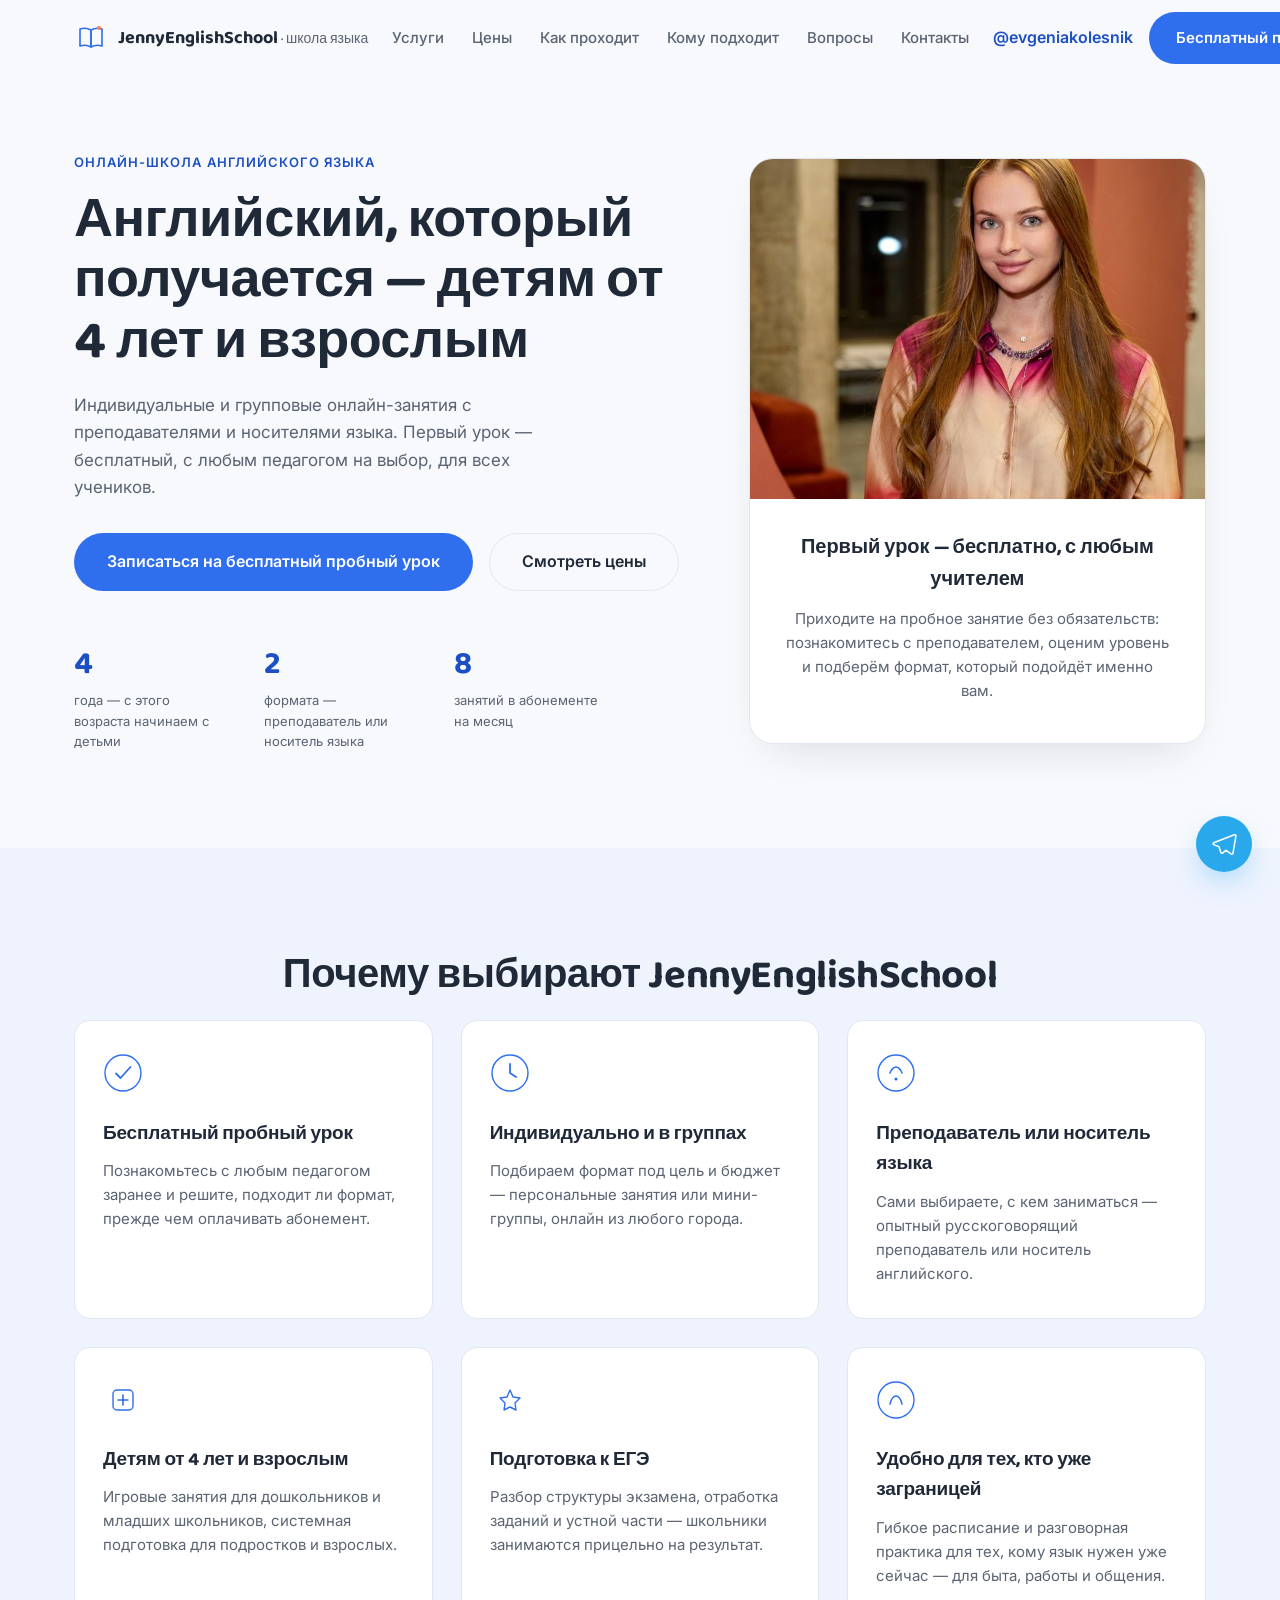
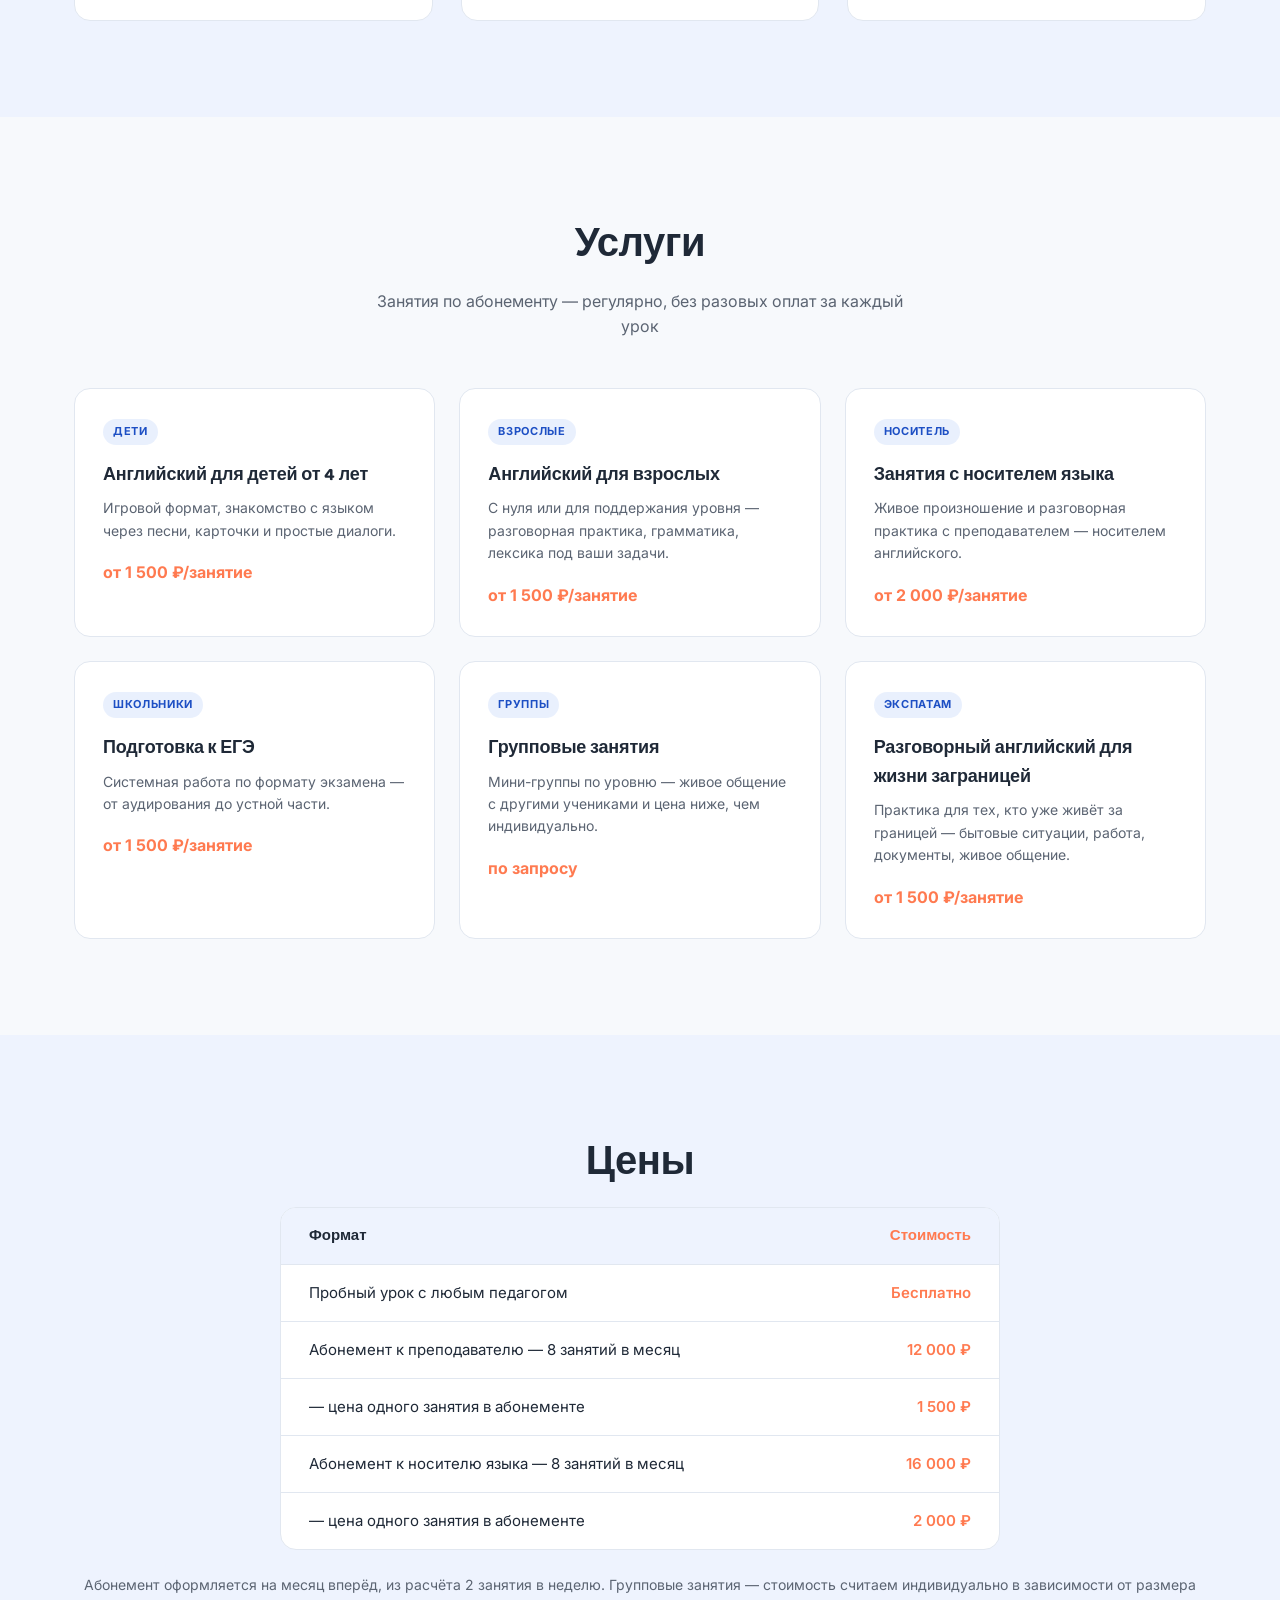
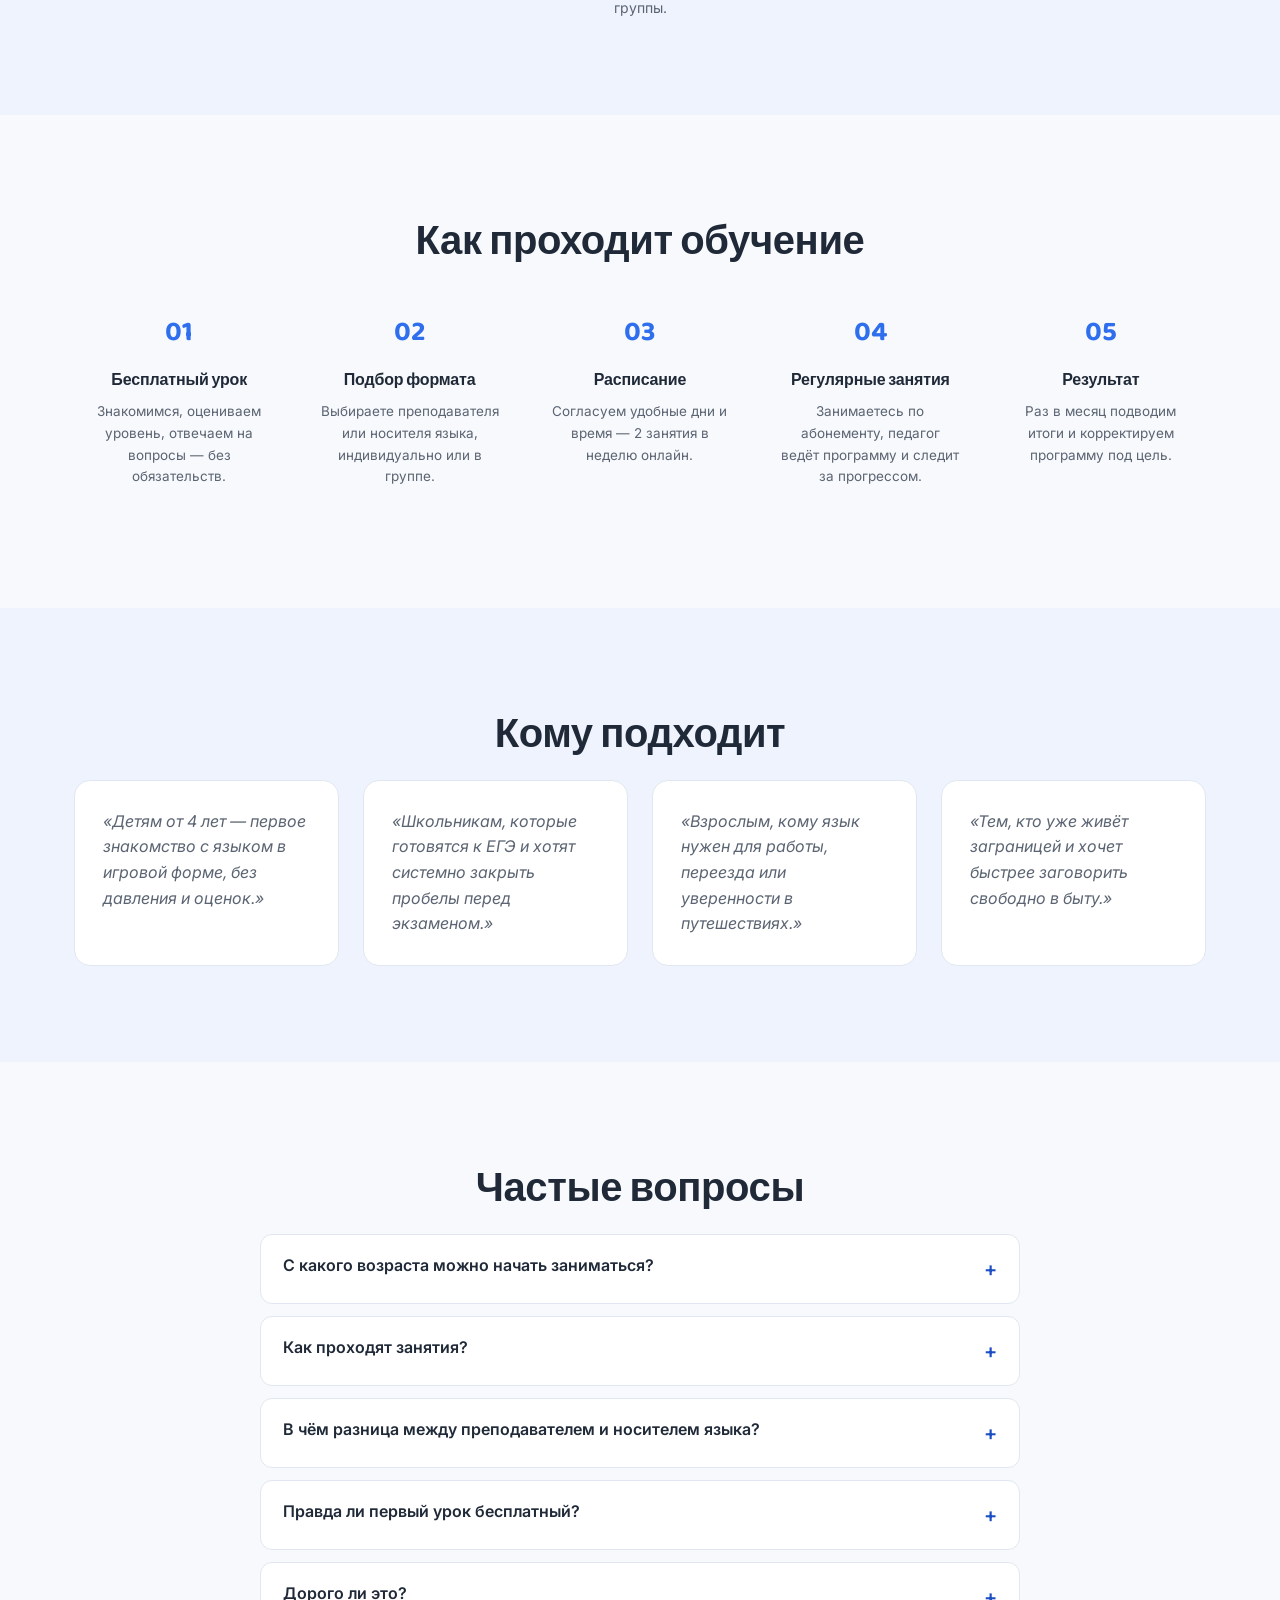
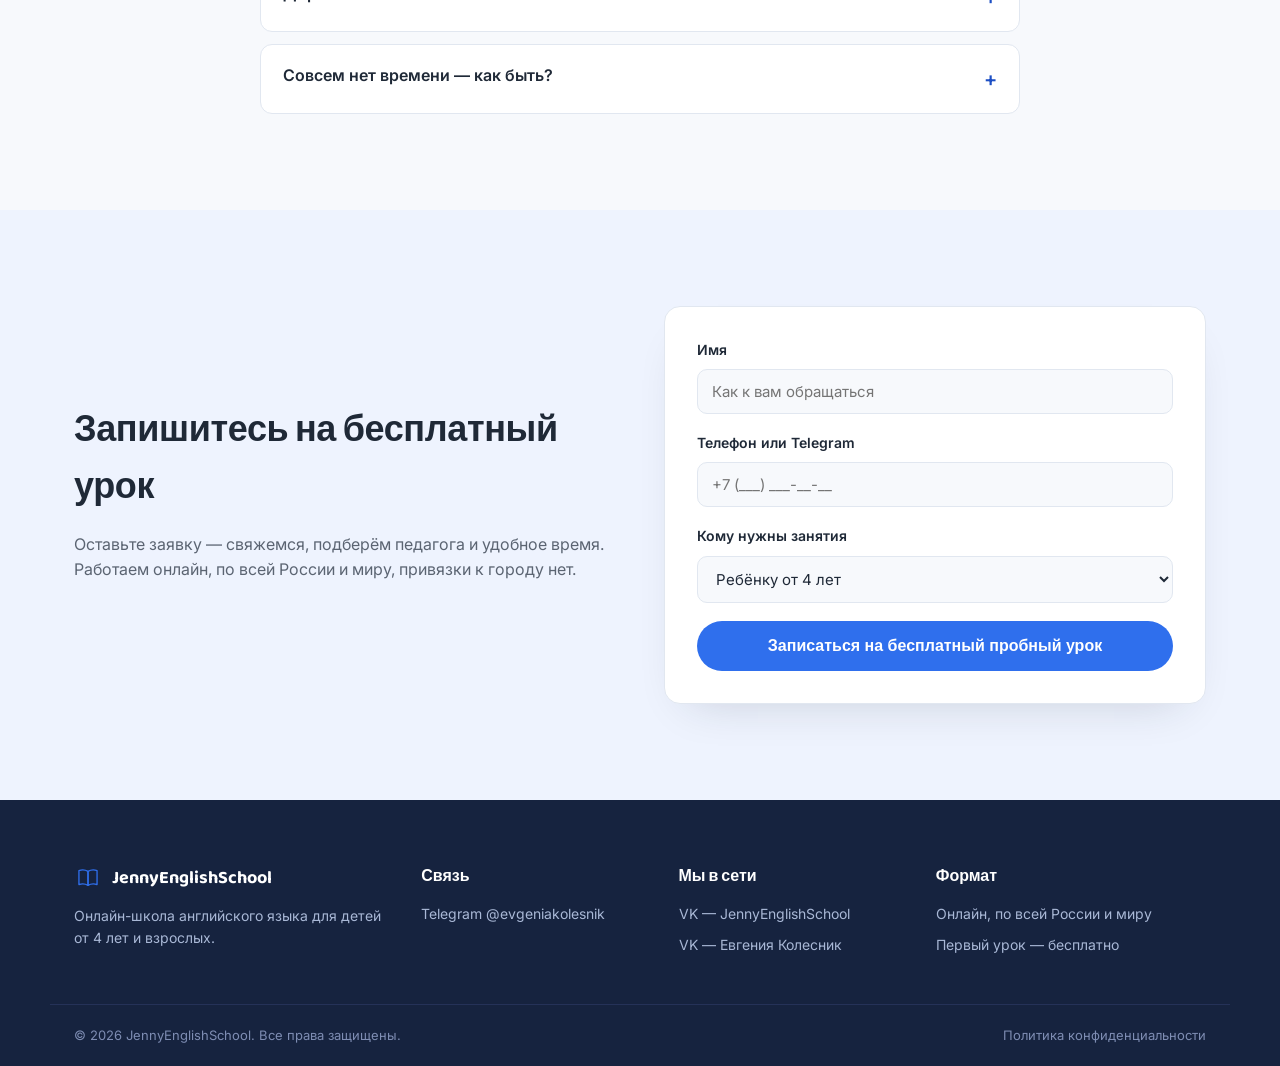
==== commit 8088d1a7: "fix: rebrand to JennyEnglishSchool, fix audience copy for expats abroad, add real hero photo, update" ====
--- a/index.html
+++ b/index.html
@@ -3,7 +3,7 @@
 <head>
 <meta charset="UTF-8">
 <meta name="viewport" content="width=device-width, initial-scale=1.0">
-<title>Jenny English — онлайн-школа английского языка для детей и взрослых</title>
+<title>JennyEnglishSchool — онлайн-школа английского языка для детей и взрослых</title>
 <meta name="description" content="Индивидуальные и групповые онлайн-занятия английским с преподавателями и носителями языка. Детям от 4 лет и взрослым. Первый урок — бесплатный.">
 <link rel="preconnect" href="https://fonts.googleapis.com">
 <link rel="preconnect" href="https://fonts.gstatic.com" crossorigin>
@@ -20,7 +20,7 @@
         <path d="M28 8C28 8 22 6 17 9V26C22 23 28 25 28 25V8Z" stroke="#2F6FED" stroke-width="1.6" stroke-linejoin="round"/>
         <circle cx="25" cy="7" r="2" fill="#FF7A50"/>
       </svg>
-      <span class="logo__text">Jenny English<span class="logo__suffix"> · школа языка</span></span>
+      <span class="logo__text">JennyEnglishSchool<span class="logo__suffix"> · школа языка</span></span>
     </a>
     <nav class="nav" id="nav">
       <a href="#services">Услуги</a>
@@ -32,7 +32,7 @@
     </nav>
     <div class="header__actions">
       <a href="https://t.me/evgeniakolesnik" target="_blank" rel="noopener" class="header__phone">@evgeniakolesnik</a>
-      <a href="#lead" class="btn btn--primary">Бесплатный урок</a>
+      <a href="#lead" class="btn btn--primary">Бесплатный пробный урок</a>
       <button class="burger" id="burger" aria-label="Меню"><span></span><span></span><span></span></button>
     </div>
   </div>
@@ -47,7 +47,7 @@
         <h1>Английский, который получается — детям от 4 лет и взрослым</h1>
         <p class="hero__lead">Индивидуальные и групповые онлайн-занятия с преподавателями и носителями языка. Первый урок — бесплатный, с любым педагогом на выбор, для всех учеников.</p>
         <div class="hero__cta">
-          <a href="#lead" class="btn btn--primary btn--lg">Записаться на бесплатный урок</a>
+          <a href="#lead" class="btn btn--primary btn--lg">Записаться на бесплатный пробный урок</a>
           <a href="#price" class="btn btn--ghost btn--lg">Смотреть цены</a>
         </div>
         <div class="hero__stats">
@@ -56,13 +56,9 @@
           <div class="stat"><span class="stat__num" data-target="8">0</span><span class="stat__label">занятий в абонементе на месяц</span></div>
         </div>
       </div>
-      <div class="hero__card">
+      <div class="hero__card hero__card--photo">
+        <img src="img/evgenia-hero.jpg" alt="Евгения Колесник — основательница JennyEnglishSchool" class="hero__photo">
         <div class="hero__card-inner">
-          <svg width="120" height="120" viewBox="0 0 120 120" fill="none" xmlns="http://www.w3.org/2000/svg">
-            <path d="M22 30C22 30 42 22 60 32V92C42 82 22 90 22 90V30Z" stroke="#2F6FED" stroke-width="2" stroke-linejoin="round"/>
-            <path d="M98 30C98 30 78 22 60 32V92C78 82 98 90 98 90V30Z" stroke="#2F6FED" stroke-width="2" stroke-linejoin="round"/>
-            <circle cx="88" cy="24" r="6" fill="#FF7A50"/>
-          </svg>
           <p class="hero__card-title">Первый урок — бесплатно, с любым учителем</p>
           <p class="hero__card-text">Приходите на пробное занятие без обязательств: познакомитесь с преподавателем, оценим уровень и подберём формат, который подойдёт именно вам.</p>
         </div>
@@ -72,7 +68,7 @@
 
   <section class="adv-section">
     <div class="container">
-      <h2 class="section-title">Почему выбирают Jenny English</h2>
+      <h2 class="section-title">Почему выбирают JennyEnglishSchool</h2>
       <div class="adv-grid">
         <div class="adv reveal">
           <svg width="40" height="40" viewBox="0 0 40 40" fill="none"><circle cx="20" cy="20" r="18" stroke="#2F6FED" stroke-width="1.4"/><path d="M13 20.5L17.5 25L27.5 14" stroke="#2F6FED" stroke-width="1.8" stroke-linecap="round" stroke-linejoin="round"/></svg>
@@ -101,7 +97,7 @@
         </div>
         <div class="adv reveal">
           <svg width="40" height="40" viewBox="0 0 40 40" fill="none"><circle cx="20" cy="20" r="18" stroke="#2F6FED" stroke-width="1.4"/><path d="M14 24C14 24 16 16 20 16C24 16 26 24 26 24" stroke="#2F6FED" stroke-width="1.6" stroke-linecap="round"/></svg>
-          <h3>Удобно для тех, кто уже в Англии</h3>
+          <h3>Удобно для тех, кто уже заграницей</h3>
           <p>Гибкое расписание и разговорная практика для тех, кому язык нужен уже сейчас — для быта, работы и общения.</p>
         </div>
       </div>
@@ -145,8 +141,8 @@
         </div>
         <div class="service reveal">
           <span class="service__tag">Экспатам</span>
-          <h3>Разговорный английский для жизни здесь</h3>
-          <p>Практика для тех, кто уже переехал — бытовые ситуации, работа, документы, живое общение.</p>
+          <h3>Разговорный английский для жизни заграницей</h3>
+          <p>Практика для тех, кто уже живёт за границей — бытовые ситуации, работа, документы, живое общение.</p>
           <span class="service__price">от 1 500 ₽/занятие</span>
         </div>
       </div>
@@ -195,7 +191,7 @@
           <p>«Взрослым, кому язык нужен для работы, переезда или уверенности в путешествиях.»</p>
         </div>
         <div class="review reveal">
-          <p>«Тем, кто уже живёт в англоязычной среде и хочет быстрее заговорить свободно в быту.»</p>
+          <p>«Тем, кто уже живёт заграницей и хочет быстрее заговорить свободно в быту.»</p>
         </div>
       </div>
     </div>
@@ -256,7 +252,7 @@
             <option value="Другое">Другое — уточню при звонке</option>
           </select>
         </label>
-        <button type="submit" class="btn btn--primary btn--lg">Записаться на бесплатный урок</button>
+        <button type="submit" class="btn btn--primary btn--lg">Записаться на бесплатный пробный урок</button>
       </form>
     </div>
   </section>
@@ -271,7 +267,7 @@
           <path d="M6 8C6 8 12 6 17 9V26C12 23 6 25 6 25V8Z" stroke="#2F6FED" stroke-width="1.6" stroke-linejoin="round"/>
           <path d="M28 8C28 8 22 6 17 9V26C22 23 28 25 28 25V8Z" stroke="#2F6FED" stroke-width="1.6" stroke-linejoin="round"/>
         </svg>
-        <span>Jenny English</span>
+        <span>JennyEnglishSchool</span>
       </a>
       <p>Онлайн-школа английского языка для детей от 4 лет и взрослых.</p>
     </div>
@@ -281,7 +277,7 @@
     </div>
     <div class="footer__col">
       <h4>Мы в сети</h4>
-      <p><a href="https://vk.ru/jennyenglish" target="_blank" rel="noopener">VK — Jenny English</a></p>
+      <p><a href="https://vk.ru/jennyenglish" target="_blank" rel="noopener">VK — JennyEnglishSchool</a></p>
       <p><a href="https://vk.ru/evgeniakls" target="_blank" rel="noopener">VK — Евгения Колесник</a></p>
     </div>
     <div class="footer__col">
@@ -291,7 +287,7 @@
     </div>
   </div>
   <div class="container footer__bottom">
-    <p>© <span id="year"></span> Jenny English. Все права защищены.</p>
+    <p>© <span id="year"></span> JennyEnglishSchool. Все права защищены.</p>
     <a href="privacy.html">Политика конфиденциальности</a>
   </div>
 </footer>
--- a/styles.css
+++ b/styles.css
@@ -214,6 +214,10 @@
 }
 .hero__card-inner { text-align: center; }
 .hero__card svg { margin: 0 auto 24px; }
+
+.hero__card--photo { padding: 0; overflow: hidden; }
+.hero__photo { width: 100%; height: 340px; object-fit: cover; object-position: 50% 15%; display: block; }
+.hero__card--photo .hero__card-inner { padding: 32px 36px 40px; }
 .hero__card-title {
   font-family: var(--font-head);
   font-size: 20px;
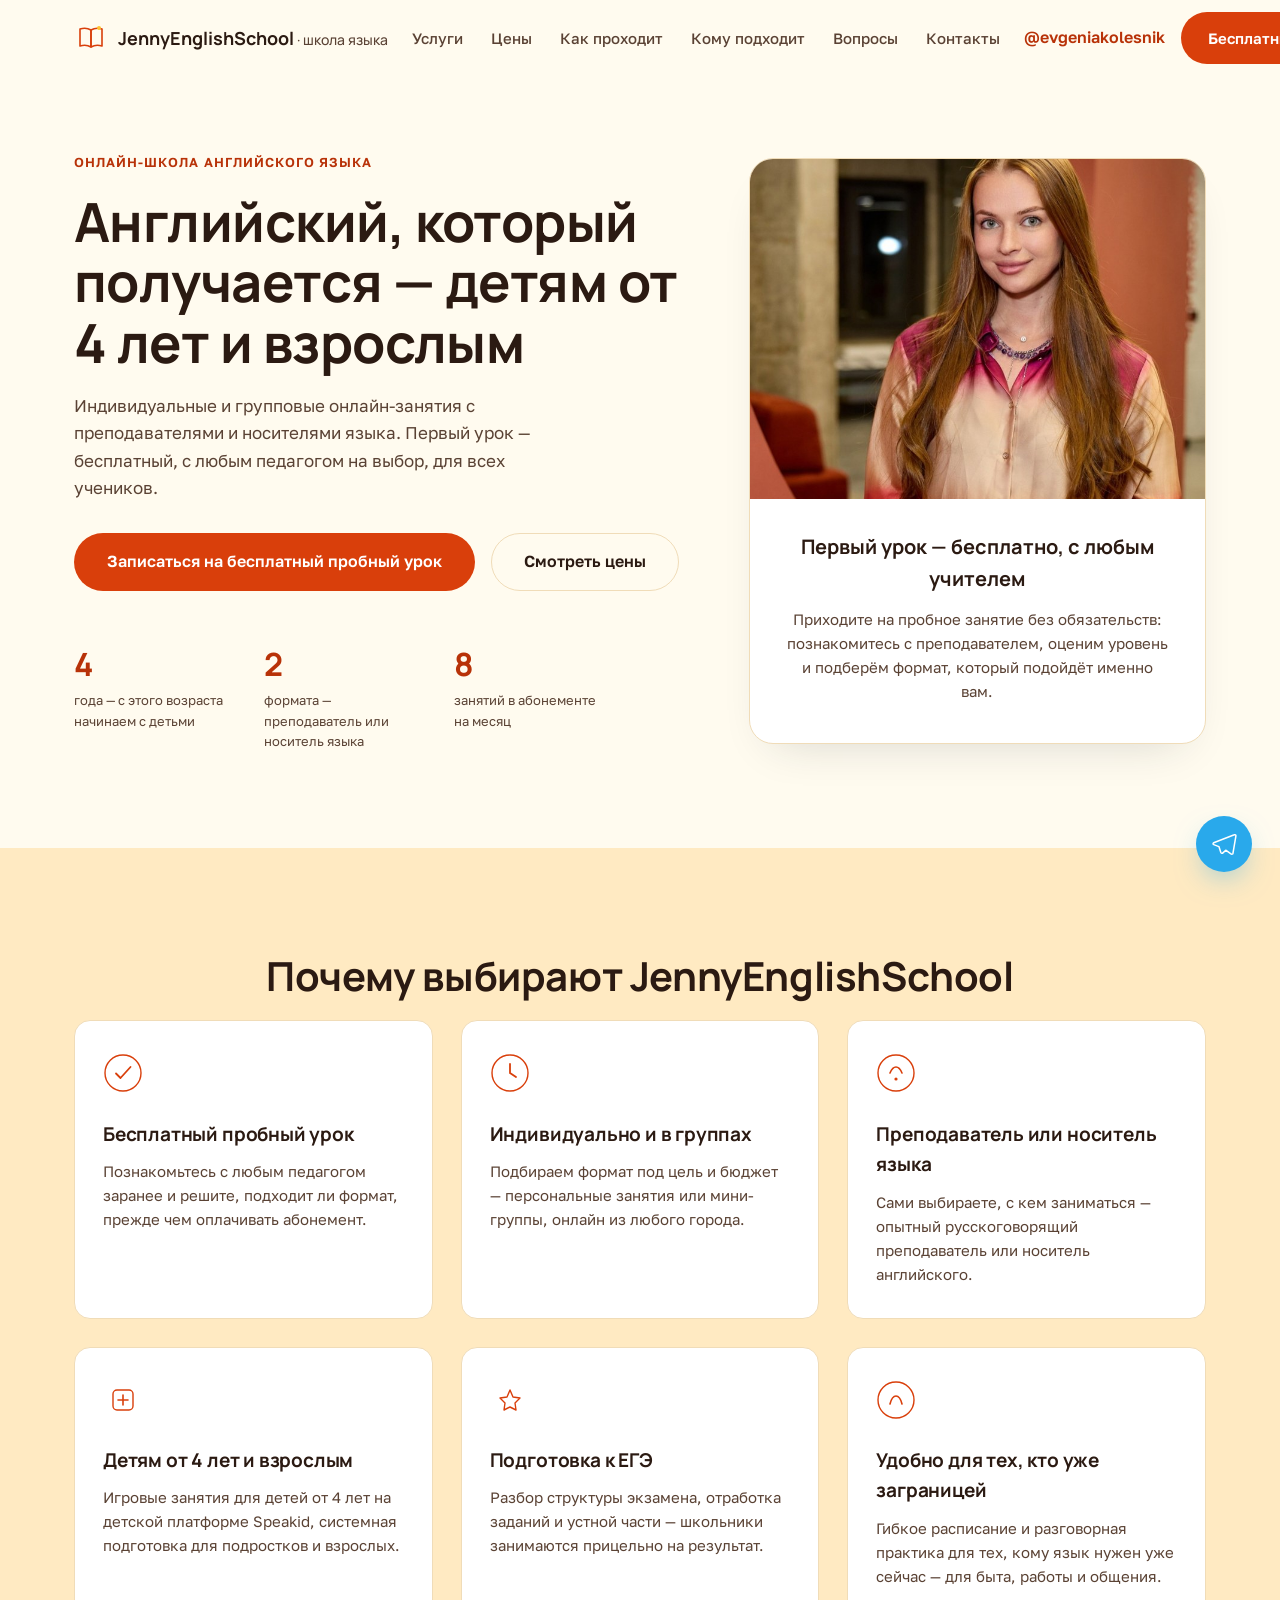
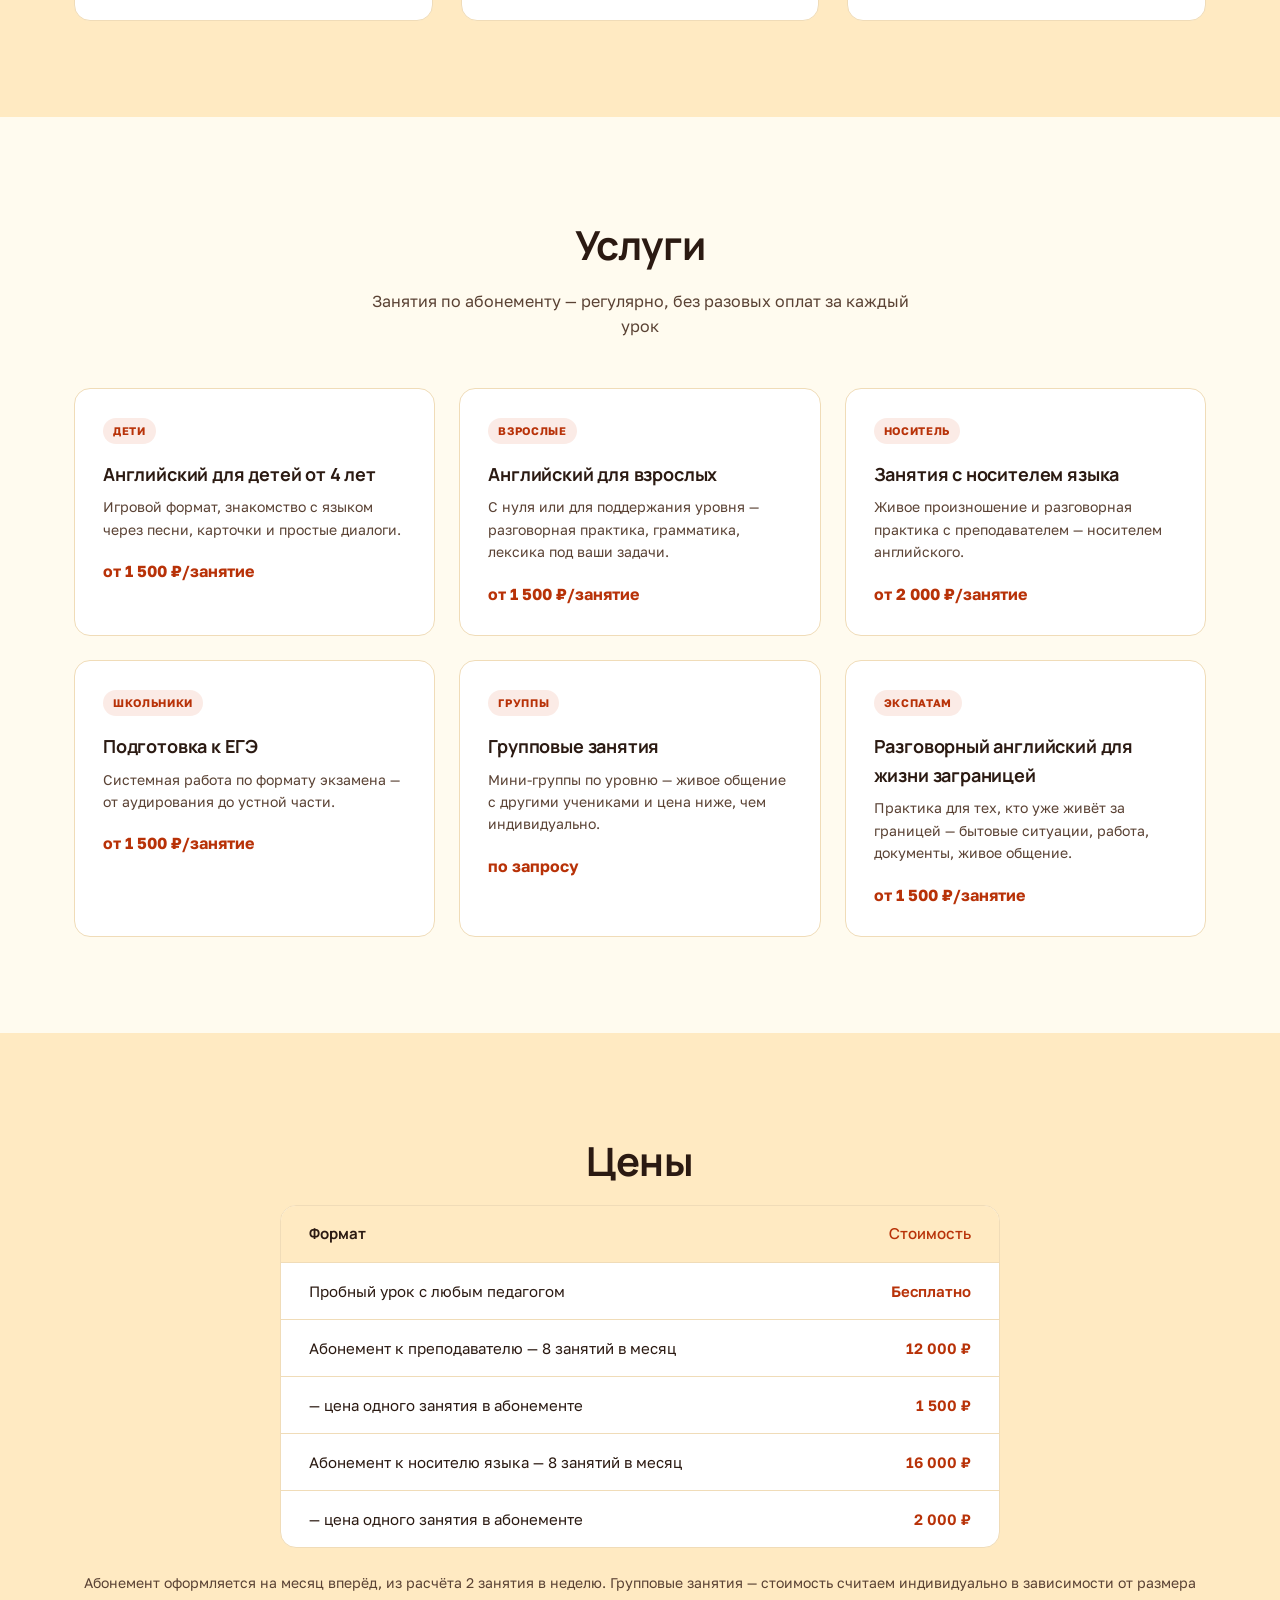
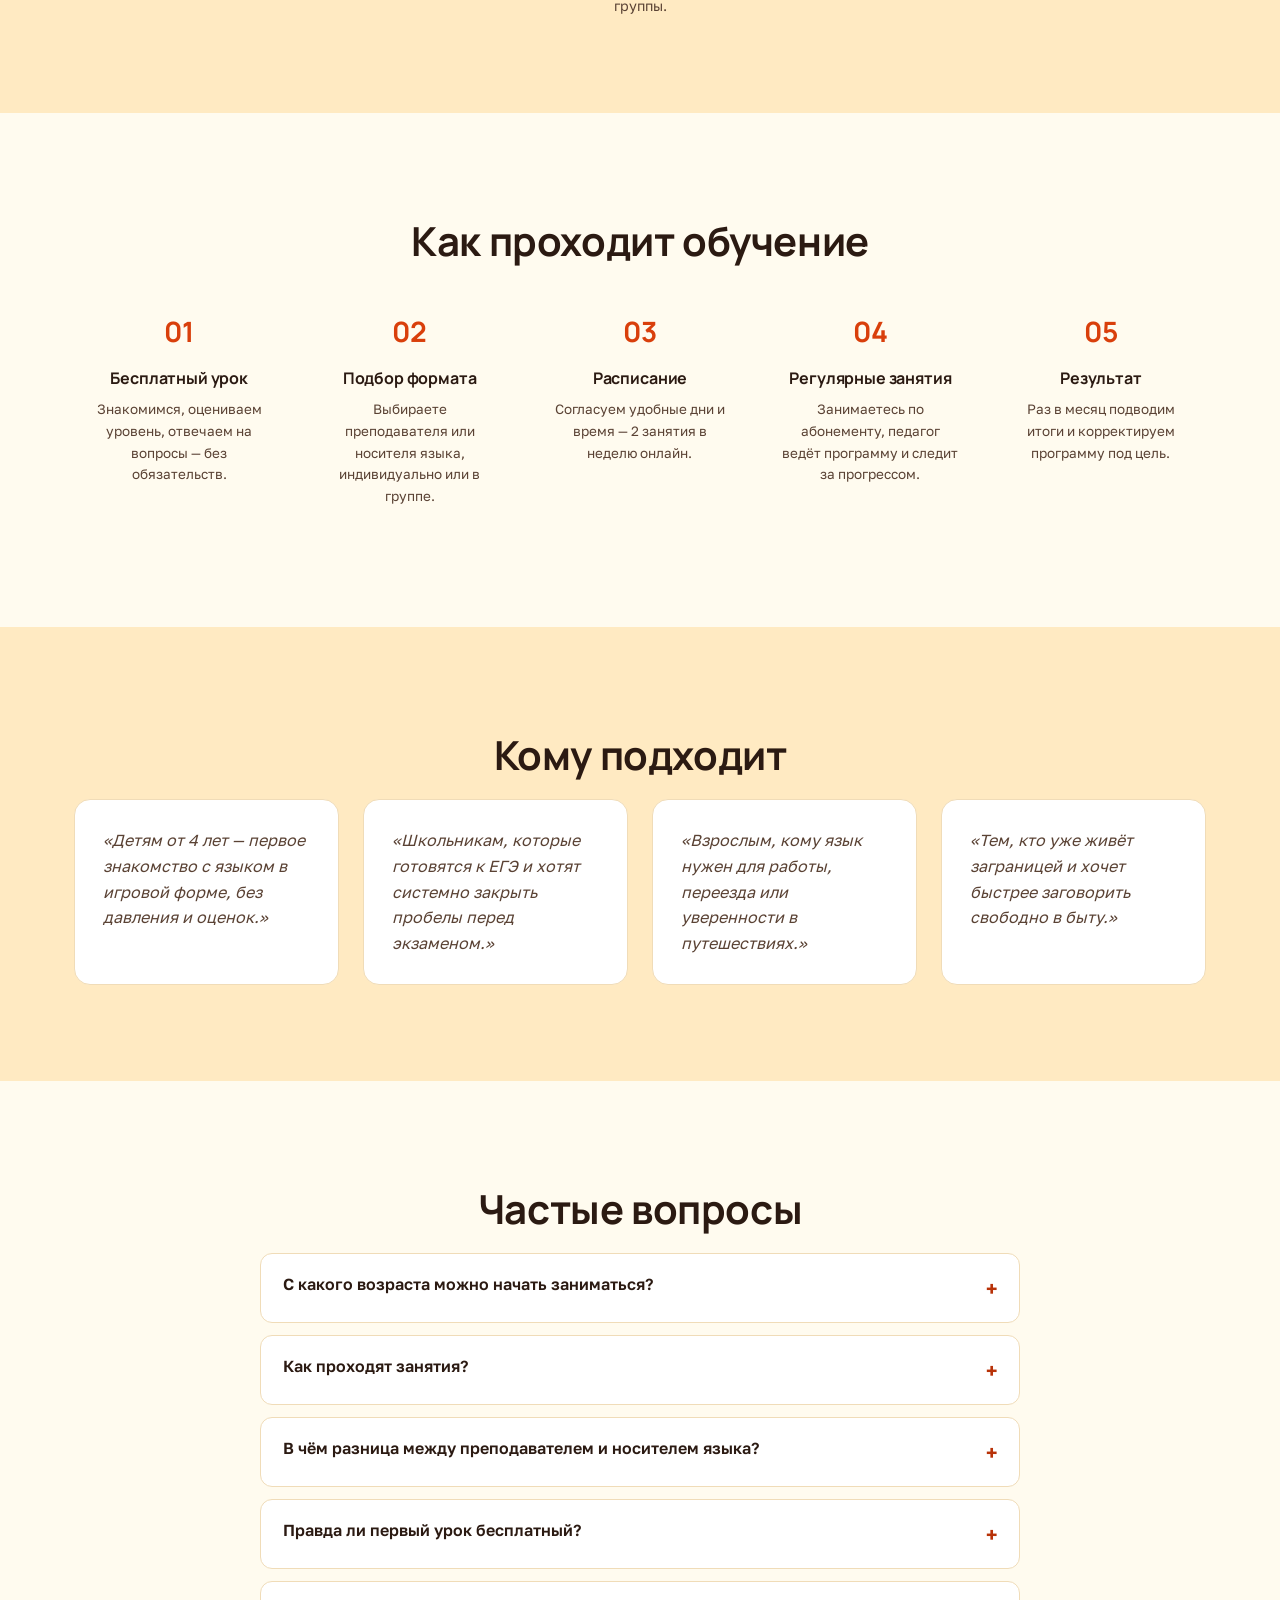
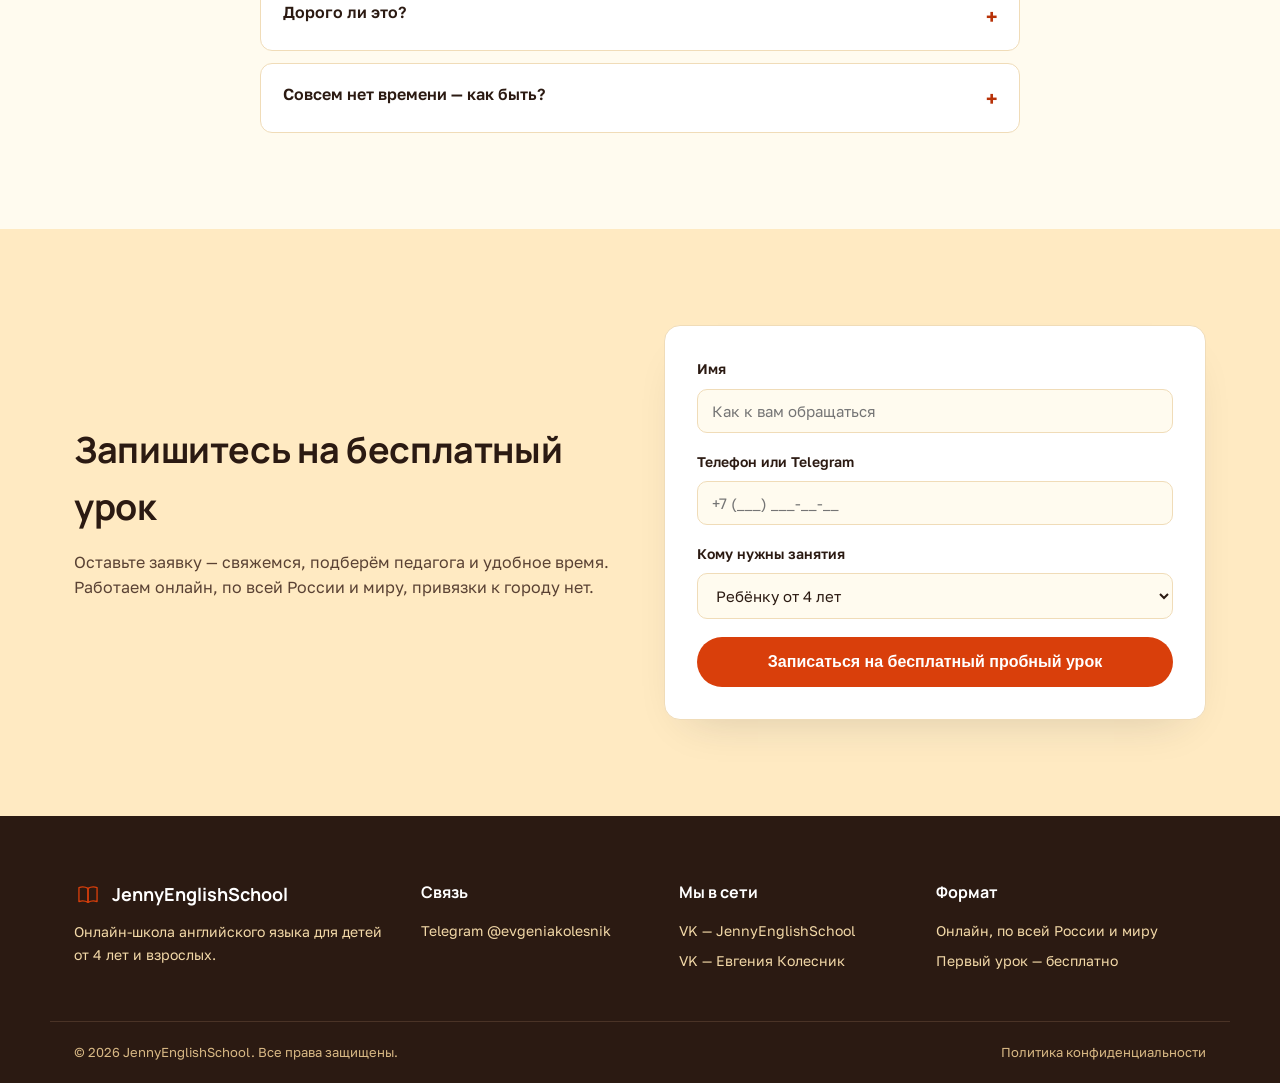
==== commit a72535be: "style: единый оранжево-жёлтый стиль всех страниц школы (палитра обложки ВК), шрифты Manrope/Golos, S" ====
--- a/index.html
+++ b/index.html
@@ -7,8 +7,10 @@
 <meta name="description" content="Индивидуальные и групповые онлайн-занятия английским с преподавателями и носителями языка. Детям от 4 лет и взрослым. Первый урок — бесплатный.">
 <link rel="preconnect" href="https://fonts.googleapis.com">
 <link rel="preconnect" href="https://fonts.gstatic.com" crossorigin>
-<link href="https://fonts.googleapis.com/css2?family=Baloo+2:wght@500;600;700;800&family=Inter:wght@400;500;600;700;800&display=swap" rel="stylesheet">
+<link href="https://fonts.googleapis.com/css2?family=Manrope:wght@500..800&family=Golos+Text:wght@400..700&display=swap" rel="stylesheet">
 <link rel="stylesheet" href="styles.css">
+<link rel="stylesheet" href="blog/blog.css">
+<link rel="alternate" type="application/rss+xml" title="Блог" href="feed.xml">
 </head>
 <body>
 
@@ -16,9 +18,9 @@
   <div class="container header__inner">
     <a href="#top" class="logo">
       <svg width="34" height="34" viewBox="0 0 34 34" fill="none" xmlns="http://www.w3.org/2000/svg">
-        <path d="M6 8C6 8 12 6 17 9V26C12 23 6 25 6 25V8Z" stroke="#2F6FED" stroke-width="1.6" stroke-linejoin="round"/>
-        <path d="M28 8C28 8 22 6 17 9V26C22 23 28 25 28 25V8Z" stroke="#2F6FED" stroke-width="1.6" stroke-linejoin="round"/>
-        <circle cx="25" cy="7" r="2" fill="#FF7A50"/>
+        <path d="M6 8C6 8 12 6 17 9V26C12 23 6 25 6 25V8Z" stroke="#D93F0B" stroke-width="1.6" stroke-linejoin="round"/>
+        <path d="M28 8C28 8 22 6 17 9V26C22 23 28 25 28 25V8Z" stroke="#D93F0B" stroke-width="1.6" stroke-linejoin="round"/>
+        <circle cx="25" cy="7" r="2" fill="#FFC12E"/>
       </svg>
       <span class="logo__text">JennyEnglishSchool<span class="logo__suffix"> · школа языка</span></span>
     </a>
@@ -29,7 +31,7 @@
       <a href="#who">Кому подходит</a>
       <a href="#faq">Вопросы</a>
       <a href="#contacts">Контакты</a>
-    </nav>
+    <!-- BLOGNAV:START --><!-- BLOGNAV:END --></nav>
     <div class="header__actions">
       <a href="https://t.me/evgeniakolesnik" target="_blank" rel="noopener" class="header__phone">@evgeniakolesnik</a>
       <a href="#lead" class="btn btn--primary">Бесплатный пробный урок</a>
@@ -71,32 +73,32 @@
       <h2 class="section-title">Почему выбирают JennyEnglishSchool</h2>
       <div class="adv-grid">
         <div class="adv reveal">
-          <svg width="40" height="40" viewBox="0 0 40 40" fill="none"><circle cx="20" cy="20" r="18" stroke="#2F6FED" stroke-width="1.4"/><path d="M13 20.5L17.5 25L27.5 14" stroke="#2F6FED" stroke-width="1.8" stroke-linecap="round" stroke-linejoin="round"/></svg>
+          <svg width="40" height="40" viewBox="0 0 40 40" fill="none"><circle cx="20" cy="20" r="18" stroke="#D93F0B" stroke-width="1.4"/><path d="M13 20.5L17.5 25L27.5 14" stroke="#D93F0B" stroke-width="1.8" stroke-linecap="round" stroke-linejoin="round"/></svg>
           <h3>Бесплатный пробный урок</h3>
           <p>Познакомьтесь с любым педагогом заранее и решите, подходит ли формат, прежде чем оплачивать абонемент.</p>
         </div>
         <div class="adv reveal">
-          <svg width="40" height="40" viewBox="0 0 40 40" fill="none"><circle cx="20" cy="20" r="18" stroke="#2F6FED" stroke-width="1.4"/><path d="M20 11V20L26 24" stroke="#2F6FED" stroke-width="1.8" stroke-linecap="round"/></svg>
+          <svg width="40" height="40" viewBox="0 0 40 40" fill="none"><circle cx="20" cy="20" r="18" stroke="#D93F0B" stroke-width="1.4"/><path d="M20 11V20L26 24" stroke="#D93F0B" stroke-width="1.8" stroke-linecap="round"/></svg>
           <h3>Индивидуально и в группах</h3>
           <p>Подбираем формат под цель и бюджет — персональные занятия или мини-группы, онлайн из любого города.</p>
         </div>
         <div class="adv reveal">
-          <svg width="40" height="40" viewBox="0 0 40 40" fill="none"><path d="M14 20C14 20 16.5 14 20 14C23.5 14 26 20 26 20" stroke="#2F6FED" stroke-width="1.6" stroke-linecap="round"/><circle cx="20" cy="26" r="1.6" fill="#2F6FED"/><circle cx="20" cy="20" r="18" stroke="#2F6FED" stroke-width="1.4"/></svg>
+          <svg width="40" height="40" viewBox="0 0 40 40" fill="none"><path d="M14 20C14 20 16.5 14 20 14C23.5 14 26 20 26 20" stroke="#D93F0B" stroke-width="1.6" stroke-linecap="round"/><circle cx="20" cy="26" r="1.6" fill="#D93F0B"/><circle cx="20" cy="20" r="18" stroke="#D93F0B" stroke-width="1.4"/></svg>
           <h3>Преподаватель или носитель языка</h3>
           <p>Сами выбираете, с кем заниматься — опытный русскоговорящий преподаватель или носитель английского.</p>
         </div>
         <div class="adv reveal">
-          <svg width="40" height="40" viewBox="0 0 40 40" fill="none"><rect x="10" y="10" width="20" height="20" rx="4" stroke="#2F6FED" stroke-width="1.4"/><path d="M15 20H25M20 15V25" stroke="#2F6FED" stroke-width="1.6" stroke-linecap="round"/></svg>
+          <svg width="40" height="40" viewBox="0 0 40 40" fill="none"><rect x="10" y="10" width="20" height="20" rx="4" stroke="#D93F0B" stroke-width="1.4"/><path d="M15 20H25M20 15V25" stroke="#D93F0B" stroke-width="1.6" stroke-linecap="round"/></svg>
           <h3>Детям от 4 лет и взрослым</h3>
-          <p>Игровые занятия для дошкольников и младших школьников, системная подготовка для подростков и взрослых.</p>
-        </div>
-        <div class="adv reveal">
-          <svg width="40" height="40" viewBox="0 0 40 40" fill="none"><path d="M20 10L23 17L30 18L25 23L26 30L20 27L14 30L15 23L10 18L17 17L20 10Z" stroke="#2F6FED" stroke-width="1.4" stroke-linejoin="round"/></svg>
+          <p>Игровые занятия для детей от 4 лет на детской платформе Speakid, системная подготовка для подростков и взрослых.</p>
+        </div>
+        <div class="adv reveal">
+          <svg width="40" height="40" viewBox="0 0 40 40" fill="none"><path d="M20 10L23 17L30 18L25 23L26 30L20 27L14 30L15 23L10 18L17 17L20 10Z" stroke="#D93F0B" stroke-width="1.4" stroke-linejoin="round"/></svg>
           <h3>Подготовка к ЕГЭ</h3>
           <p>Разбор структуры экзамена, отработка заданий и устной части — школьники занимаются прицельно на результат.</p>
         </div>
         <div class="adv reveal">
-          <svg width="40" height="40" viewBox="0 0 40 40" fill="none"><circle cx="20" cy="20" r="18" stroke="#2F6FED" stroke-width="1.4"/><path d="M14 24C14 24 16 16 20 16C24 16 26 24 26 24" stroke="#2F6FED" stroke-width="1.6" stroke-linecap="round"/></svg>
+          <svg width="40" height="40" viewBox="0 0 40 40" fill="none"><circle cx="20" cy="20" r="18" stroke="#D93F0B" stroke-width="1.4"/><path d="M14 24C14 24 16 16 20 16C24 16 26 24 26 24" stroke="#D93F0B" stroke-width="1.6" stroke-linecap="round"/></svg>
           <h3>Удобно для тех, кто уже заграницей</h3>
           <p>Гибкое расписание и разговорная практика для тех, кому язык нужен уже сейчас — для быта, работы и общения.</p>
         </div>
@@ -257,6 +259,7 @@
     </div>
   </section>
 
+<!-- BLOG:START --><!-- BLOG:END -->
 </main>
 
 <footer class="footer" id="contacts">
@@ -264,8 +267,8 @@
     <div class="footer__col">
       <a href="#top" class="logo logo--footer">
         <svg width="28" height="28" viewBox="0 0 34 34" fill="none" xmlns="http://www.w3.org/2000/svg">
-          <path d="M6 8C6 8 12 6 17 9V26C12 23 6 25 6 25V8Z" stroke="#2F6FED" stroke-width="1.6" stroke-linejoin="round"/>
-          <path d="M28 8C28 8 22 6 17 9V26C22 23 28 25 28 25V8Z" stroke="#2F6FED" stroke-width="1.6" stroke-linejoin="round"/>
+          <path d="M6 8C6 8 12 6 17 9V26C12 23 6 25 6 25V8Z" stroke="#D93F0B" stroke-width="1.6" stroke-linejoin="round"/>
+          <path d="M28 8C28 8 22 6 17 9V26C22 23 28 25 28 25V8Z" stroke="#D93F0B" stroke-width="1.6" stroke-linejoin="round"/>
         </svg>
         <span>JennyEnglishSchool</span>
       </a>
--- a/styles.css
+++ b/styles.css
@@ -1,17 +1,19 @@
 :root {
-  --clr-bg: #f7f9fc;
+  --clr-bg: #fffbef;
   --clr-surface: #ffffff;
-  --clr-surface-alt: #eef3fe;
-  --clr-text: #1f2937;
-  --clr-text-muted: #5b6472;
-  --clr-accent: #2f6fed;
-  --clr-accent-dark: #1d4fc4;
-  --clr-warm: #ff7a50;
-  --clr-border: #e1e7f0;
+  --clr-surface-alt: #ffeac2;
+  --clr-text: #2b1a12;
+  --clr-text-muted: #5a4234;
+  --clr-accent: #d93f0b;
+  --clr-accent-dark: #b83208;
+  --clr-warm: #ffc12e;
+  --clr-border: #f0dcb8;
+  --clr-bg-alt: #ffeac2;
+  --clr-ink-soft: #5a4234;
   --shadow: 0 20px 45px -25px rgba(31, 41, 55, 0.2);
   --radius: 16px;
-  --font-head: 'Baloo 2', sans-serif;
-  --font-body: 'Inter', sans-serif;
+  --font-head: 'Manrope', 'Segoe UI', sans-serif;
+  --font-body: 'Golos Text', 'Segoe UI', sans-serif;
 }
 
 * { box-sizing: border-box; margin: 0; padding: 0; }
@@ -89,7 +91,7 @@
   position: sticky;
   top: 0;
   z-index: 100;
-  background: rgba(247, 249, 252, 0.9);
+  background: rgba(255, 251, 239, 0.9);
   backdrop-filter: blur(10px);
   border-bottom: 1px solid transparent;
   transition: border-color 0.2s ease, box-shadow 0.2s ease;
@@ -264,14 +266,14 @@
   letter-spacing: 0.06em;
   text-transform: uppercase;
   color: var(--clr-accent-dark);
-  background: rgba(47, 111, 237, 0.1);
+  background: rgba(217, 63, 11, 0.1);
   padding: 4px 10px;
   border-radius: 999px;
   margin-bottom: 16px;
 }
 .service h3 { font-size: 18px; margin-bottom: 8px; }
 .service p { color: var(--clr-text-muted); font-size: 14px; margin-bottom: 18px; }
-.service__price { font-weight: 700; color: var(--clr-warm); font-size: 16px; }
+.service__price { font-weight: 700; color: var(--clr-accent-dark); font-size: 16px; }
 
 /* Price table */
 .price { padding: 96px 0; background: var(--clr-surface-alt); }
@@ -296,7 +298,7 @@
   font-weight: 700;
   font-family: var(--font-head);
 }
-.price-row span:last-child { font-weight: 600; color: var(--clr-warm); white-space: nowrap; padding-left: 16px; }
+.price-row span:last-child { font-weight: 600; color: var(--clr-accent-dark); white-space: nowrap; padding-left: 16px; }
 .price-note { text-align: center; color: var(--clr-text-muted); font-size: 14px; margin-top: 24px; }
 
 /* Process */
@@ -392,7 +394,7 @@
 .form input:focus, .form select:focus { outline: none; border-color: var(--clr-accent); }
 
 /* Footer */
-.footer { background: #16233f; color: #cbd5e8; padding: 64px 0 0; }
+.footer { background: #2b1a12; color: #ffe9c4; padding: 64px 0 0; }
 .footer__inner {
   display: grid;
   grid-template-columns: 1.4fr 1fr 1fr 1.2fr;
@@ -401,15 +403,15 @@
 }
 .logo--footer { color: #fff; margin-bottom: 12px; }
 .footer__col h4 { font-family: var(--font-head); color: #fff; margin-bottom: 14px; font-size: 16px; }
-.footer__col p { margin-bottom: 8px; font-size: 14px; color: #a9b8d6; }
+.footer__col p { margin-bottom: 8px; font-size: 14px; color: #f3d9a8; }
 .footer__col a:hover { color: var(--clr-warm); }
 .footer__bottom {
-  border-top: 1px solid #253258;
+  border-top: 1px solid #4a3326;
   padding: 20px 24px;
   display: flex;
   justify-content: space-between;
   font-size: 13px;
-  color: #7e8db3;
+  color: #d9b985;
 }
 
 /* FAB */
--- a/blog/blog.css
+++ b/blog/blog.css
@@ -0,0 +1,94 @@
+/* Стили блога. Цвета берутся из палитры сайта: install.mjs прописывает --b-* в blog.config.json (theme). */
+:root { --b-bg: #fff; --b-surface: #fff; --b-ink: #18181b; --b-text: #2b2b30; --b-soft: #6b6b73; --b-line: #e5e5e5; --b-accent: #2563eb; --b-accent-soft: #eef3ff; --b-radius: 16px; }
+.blog { padding: 112px 0 72px; background: var(--b-bg); color: var(--b-text); }
+.blog > section, .blog > article { width: 100%; max-width: 1160px; margin: 0 auto; padding: 0 20px; }
+.b-crumbs { display: flex; gap: 8px; flex-wrap: wrap; font-size: 14px; color: var(--b-soft); margin-bottom: 22px; }
+.b-crumbs a { color: var(--b-soft); text-decoration: none; }
+.b-crumbs a:hover { color: var(--b-accent); }
+.b-meta { display: flex; flex-wrap: wrap; align-items: center; gap: 6px 14px; font-size: 14px; color: var(--b-soft); }
+.b-chip { display: inline-block; padding: 3px 12px; border-radius: 999px; background: var(--b-accent-soft); color: var(--b-accent); font-weight: 600; font-size: 13px; }
+.b-head h1 { font-family: var(--ff-head, inherit); color: var(--b-ink); font-size: clamp(28px, 4.4vw, 46px); line-height: 1.15; margin: 14px 0 16px; letter-spacing: -0.01em; }
+.b-lead { font-size: 19px; line-height: 1.55; color: var(--b-soft); max-width: 720px; }
+.b-author { margin-top: 14px; font-size: 14px; color: var(--b-soft); }
+
+/* Статья */
+.b-article { max-width: 780px !important; }
+.b-cover { margin: 28px 0 8px; border-radius: var(--b-radius); overflow: hidden; }
+.b-cover img { display: block; width: 100%; height: auto; }
+.b-toc { margin: 28px 0; padding: 20px 24px; border: 1px solid var(--b-line); border-radius: var(--b-radius); background: var(--b-surface); }
+.b-toc ol { list-style: none; margin: 10px 0 0; padding: 0; }
+.b-toc li + li { margin-top: 6px; }
+.b-toc a { color: var(--b-text); text-decoration: none; }
+.b-toc a:hover { color: var(--b-accent); }
+.b-content { font-size: 18px; line-height: 1.75; margin-top: 28px; }
+.b-content h2 { font-family: var(--ff-head, inherit); color: var(--b-ink); font-size: clamp(24px, 3vw, 31px); line-height: 1.25; margin: 2em 0 .6em; scroll-margin-top: 100px; }
+.b-content h3 { font-family: var(--ff-head, inherit); color: var(--b-ink); font-size: 22px; margin: 1.6em 0 .5em; scroll-margin-top: 100px; }
+.b-content p { margin: 0 0 1.1em; }
+.b-content ul, .b-content ol { margin: 0 0 1.2em; padding-left: 1.4em; }
+.b-content ul { list-style: disc; }
+.b-content ol { list-style: decimal; }
+.b-content li + li { margin-top: 8px; }
+.b-content li::marker { color: var(--b-accent); }
+.b-content a { color: var(--b-accent); text-decoration: underline; text-underline-offset: 3px; }
+.b-content img { max-width: 100%; height: auto; border-radius: 12px; margin: 8px 0; }
+.b-content hr { border: 0; border-top: 1px solid var(--b-line); margin: 2em 0; }
+.b-content blockquote { margin: 1.4em 0; padding: 16px 22px; border-left: 4px solid var(--b-accent); background: var(--b-accent-soft); border-radius: 0 12px 12px 0; }
+.b-content blockquote p:last-child { margin-bottom: 0; }
+.b-content code { background: var(--b-accent-soft); padding: 2px 6px; border-radius: 6px; font-size: .92em; }
+.b-content pre { overflow-x: auto; padding: 16px; border-radius: 12px; background: var(--b-accent-soft); margin: 0 0 1.2em; }
+.b-table { overflow-x: auto; margin: 1.4em 0; border: 1px solid var(--b-line); border-radius: 12px; }
+.b-table table { width: 100%; border-collapse: collapse; font-size: 16px; line-height: 1.5; }
+.b-table th, .b-table td { padding: 12px 16px; text-align: left; border-bottom: 1px solid var(--b-line); vertical-align: top; }
+.b-table th { background: var(--b-accent-soft); color: var(--b-ink); font-weight: 600; white-space: nowrap; }
+.b-table tr:last-child td { border-bottom: 0; }
+
+.b-faq { margin-top: 44px; }
+.b-faq h2 { font-family: var(--ff-head, inherit); color: var(--b-ink); font-size: 28px; margin-bottom: 16px; }
+.b-faq details { border: 1px solid var(--b-line); border-radius: 12px; background: var(--b-surface); margin-bottom: 10px; padding: 0 20px; }
+.b-faq summary { cursor: pointer; padding: 16px 0; font-weight: 600; color: var(--b-ink); list-style: none; display: flex; justify-content: space-between; gap: 16px; }
+.b-faq summary::-webkit-details-marker { display: none; }
+.b-faq summary::after { content: '+'; color: var(--b-accent); font-size: 22px; line-height: 1; }
+.b-faq details[open] summary::after { content: '−'; }
+.b-faq details p { padding: 0 0 18px; color: var(--b-text); line-height: 1.65; }
+.b-disclaimer { margin-top: 32px; font-size: 14px; line-height: 1.55; color: var(--b-soft); padding-top: 16px; border-top: 1px solid var(--b-line); }
+.b-cta { margin-top: 40px; padding: 32px; border-radius: var(--b-radius); background: var(--b-accent-soft); border: 1px solid var(--b-line); text-align: left; }
+.b-cta h2 { font-family: var(--ff-head, inherit); color: var(--b-ink); font-size: 26px; margin-bottom: 8px; }
+.b-cta p { margin-bottom: 18px; color: var(--b-text); max-width: 560px; }
+.b-cta__btn { display: inline-flex; }
+.b-preview { margin: 0 0 22px; padding: 12px 16px; border-radius: 12px; background: #fff4d6; color: #6b4e00; font-size: 14px; border: 1px solid #f0d98a; }
+
+/* Карточки */
+.b-grid { display: grid; grid-template-columns: repeat(3, 1fr); gap: 24px; margin-top: 32px; }
+.b-card { display: flex; flex-direction: column; background: var(--b-surface); border: 1px solid var(--b-line); border-radius: var(--b-radius); overflow: hidden; transition: transform .2s, box-shadow .2s; }
+.b-card:hover { transform: translateY(-3px); box-shadow: 0 16px 36px rgba(20, 20, 30, .09); }
+.b-card__img { display: block; aspect-ratio: 16 / 10; overflow: hidden; background: var(--b-accent-soft); }
+.b-card__img img { width: 100%; height: 100%; object-fit: cover; display: block; }
+.b-card__body { display: flex; flex-direction: column; gap: 10px; padding: 22px; flex: 1; }
+.b-card h3 { font-family: var(--ff-head, inherit); font-size: 20px; line-height: 1.3; margin: 0; }
+.b-card h3 a { color: var(--b-ink); text-decoration: none; }
+.b-card h3 a:hover { color: var(--b-accent); }
+.b-card p { color: var(--b-soft); font-size: 15px; line-height: 1.55; margin: 0; }
+.b-more { margin-top: auto; padding-top: 6px; color: var(--b-accent); font-weight: 600; text-decoration: none; }
+.b-more::after { content: ' →'; }
+.b-related { margin-top: 72px !important; }
+.b-related h2, .b-home h2 { font-family: var(--ff-head, inherit); color: var(--b-ink); font-size: clamp(26px, 3.4vw, 36px); }
+.b-empty { margin-top: 32px; color: var(--b-soft); }
+
+/* Блок на главной */
+.b-home { padding: 88px 0; background: var(--b-bg); }
+.b-home .container { max-width: 1160px; margin: 0 auto; padding: 0 20px; }
+.b-home__head { display: flex; justify-content: space-between; align-items: flex-end; gap: 16px; flex-wrap: wrap; }
+.b-home .b-more { margin-top: 0; }
+
+@media (max-width: 960px) { .b-grid { grid-template-columns: repeat(2, 1fr); } }
+@media (max-width: 640px) {
+  .blog { padding: 92px 0 48px; }
+  .b-grid { grid-template-columns: 1fr; gap: 18px; }
+  .b-content { font-size: 17px; }
+  .b-lead { font-size: 17px; }
+  .b-cta { padding: 24px 20px; }
+  .b-home { padding: 56px 0; }
+}
+
+/* тема сайта */
+:root{--b-accent:var(--clr-accent);--b-bg:var(--clr-bg);--b-surface:var(--clr-surface);--b-ink:var(--clr-ink-soft);--b-text:var(--clr-text);--b-soft:var(--clr-text-muted);--b-line:var(--clr-border);--b-accent-soft:color-mix(in srgb, var(--clr-accent) 10%, #ffffff)}
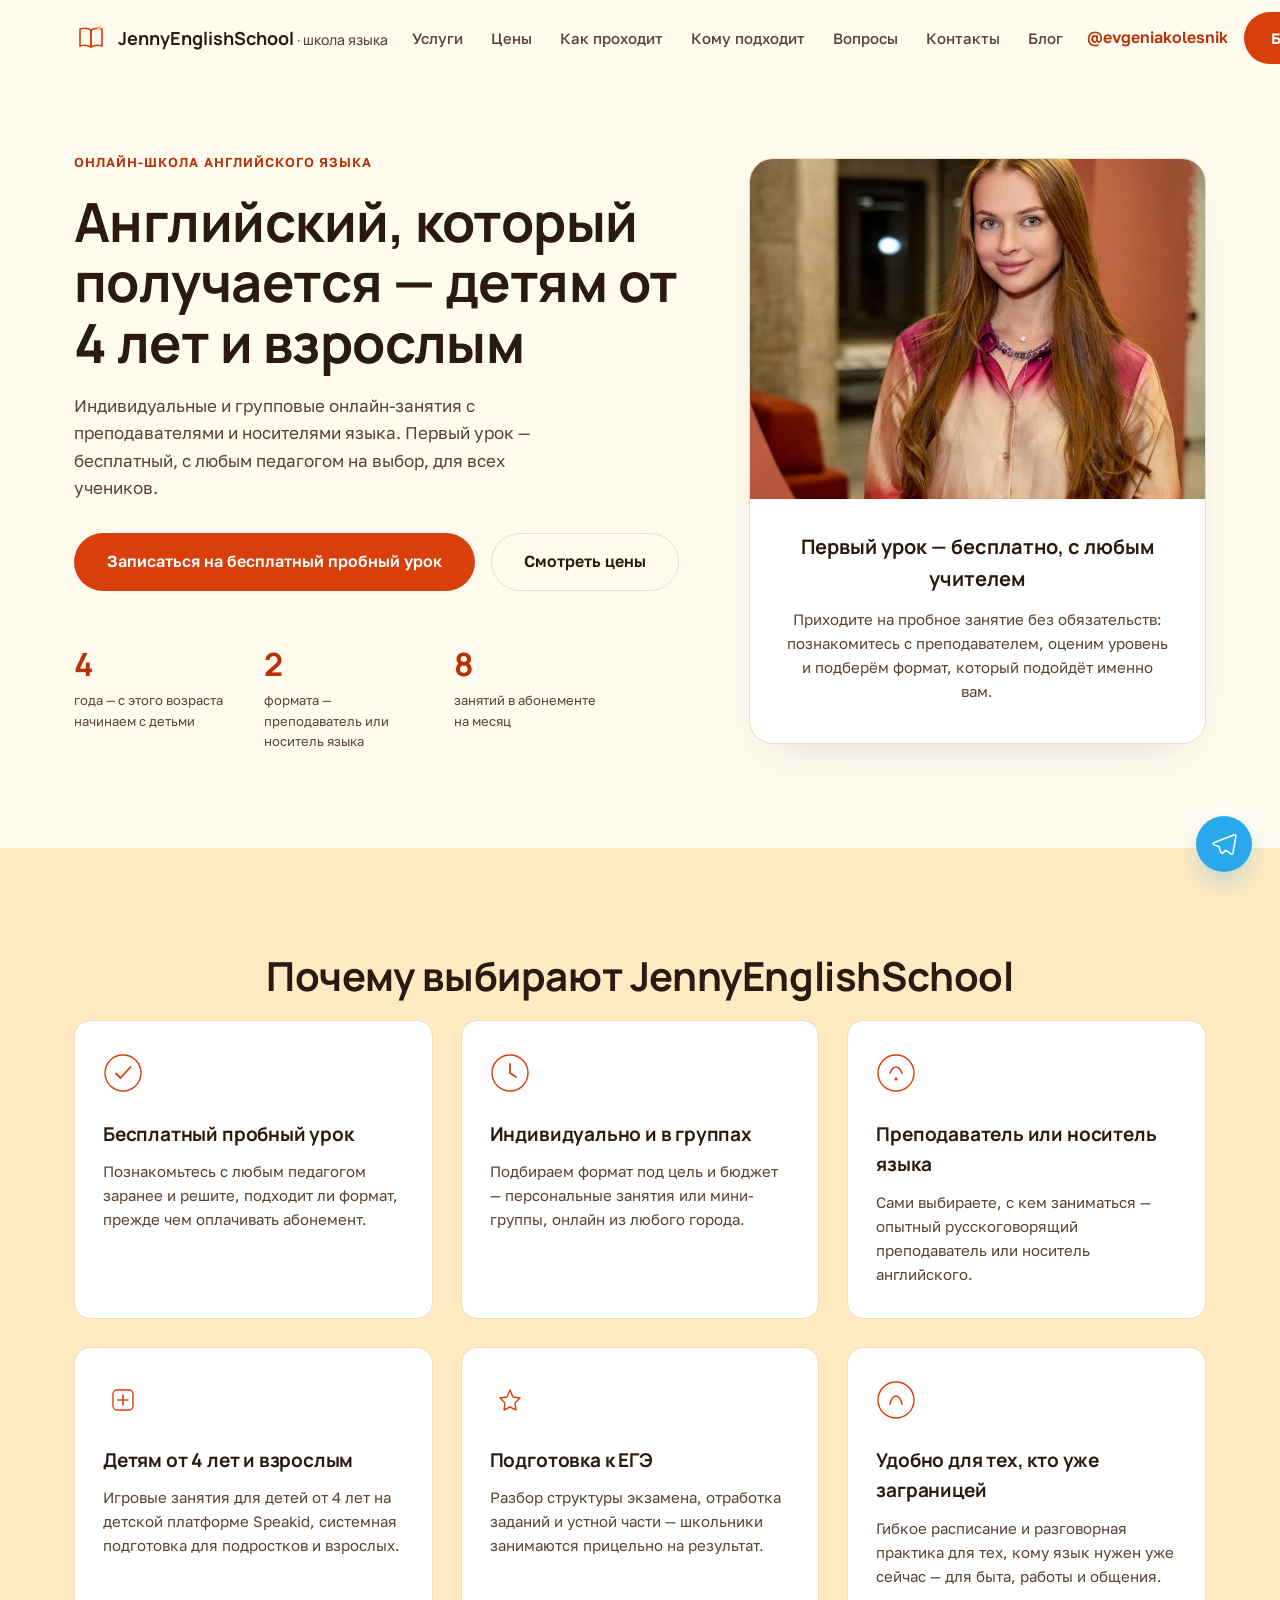
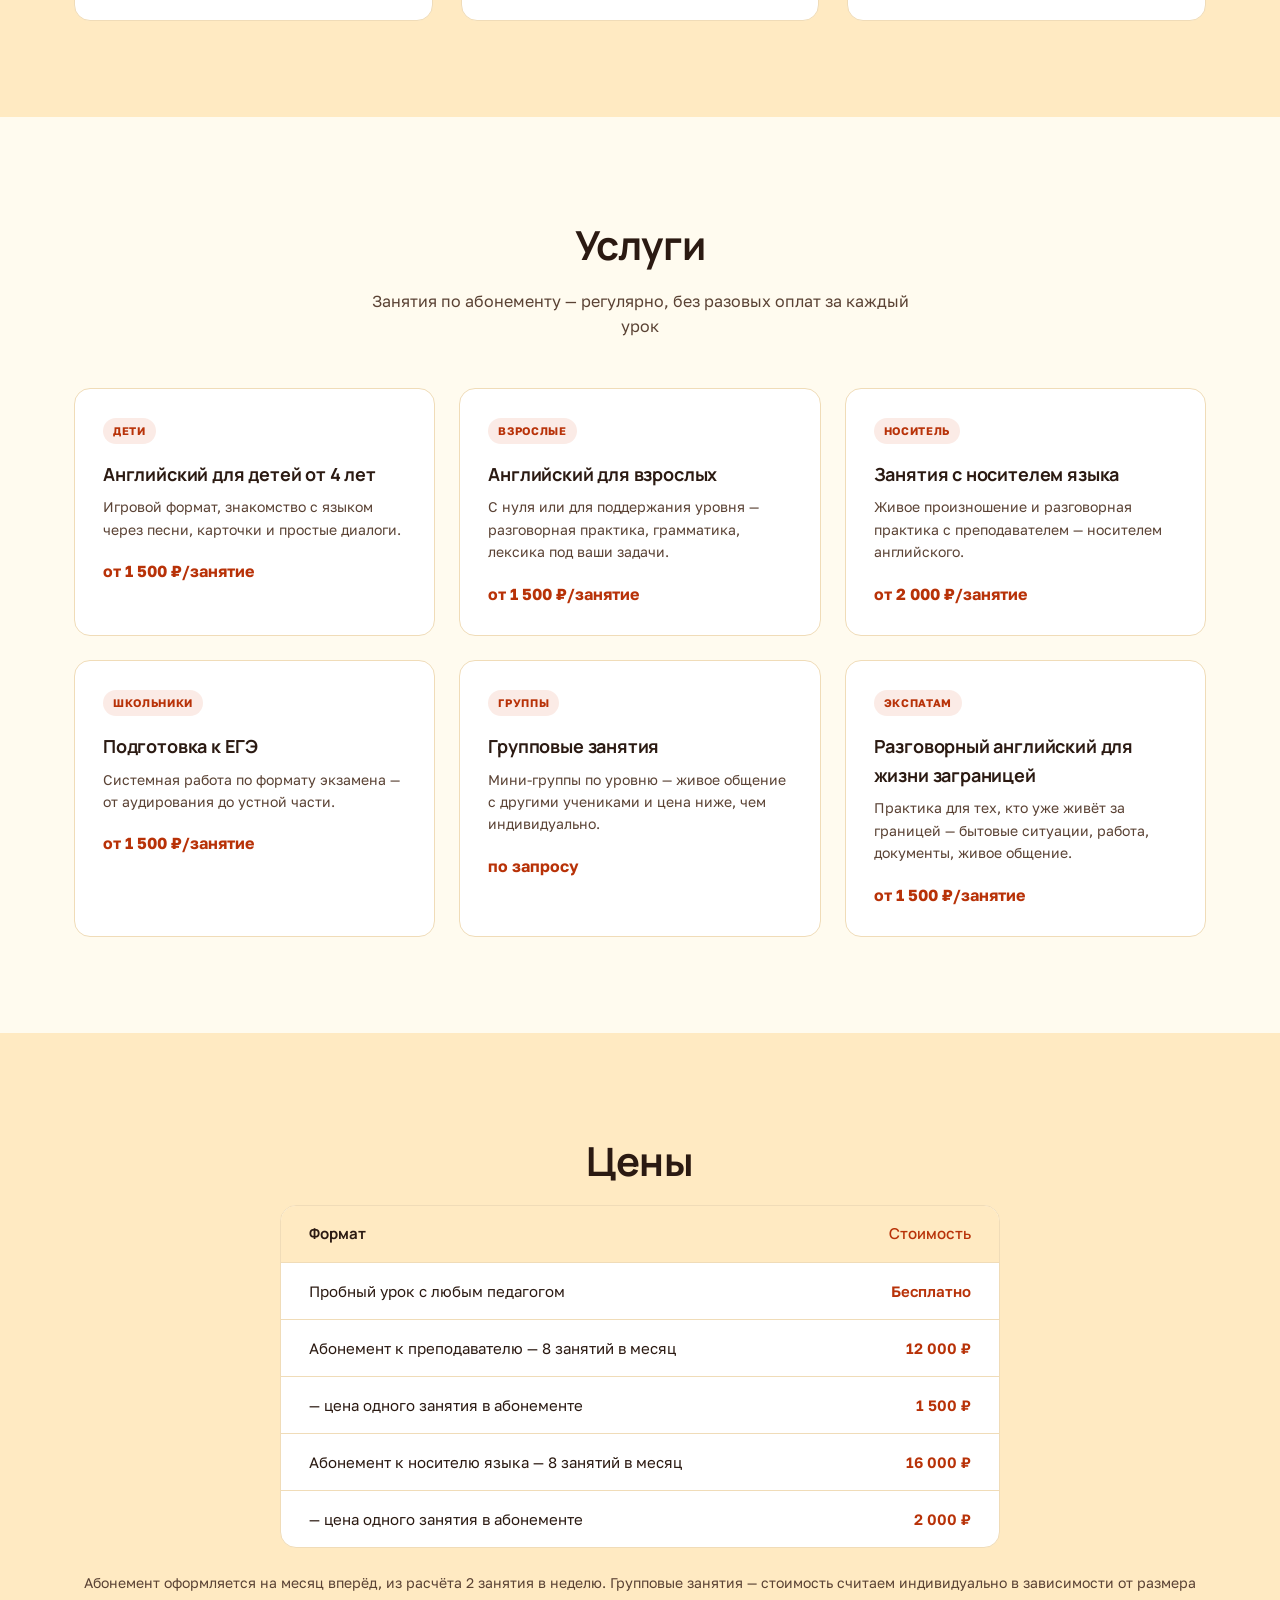
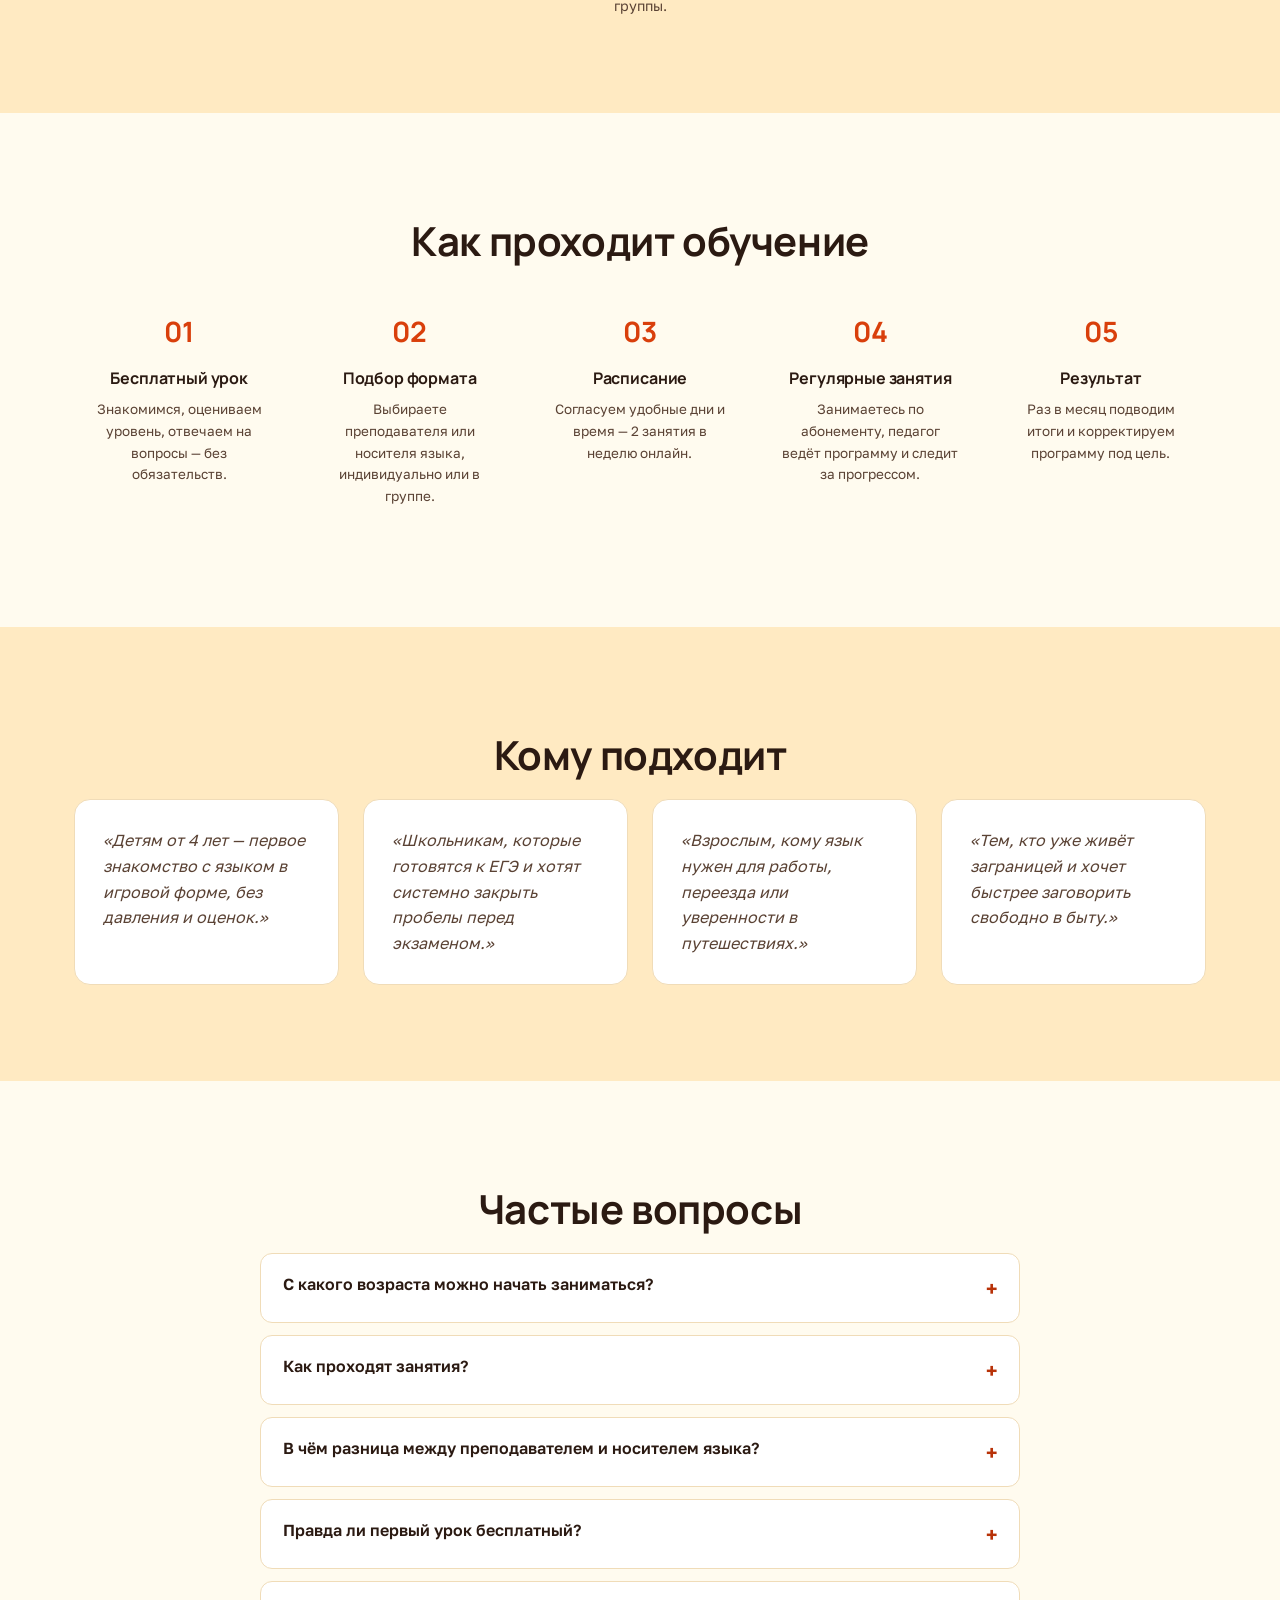
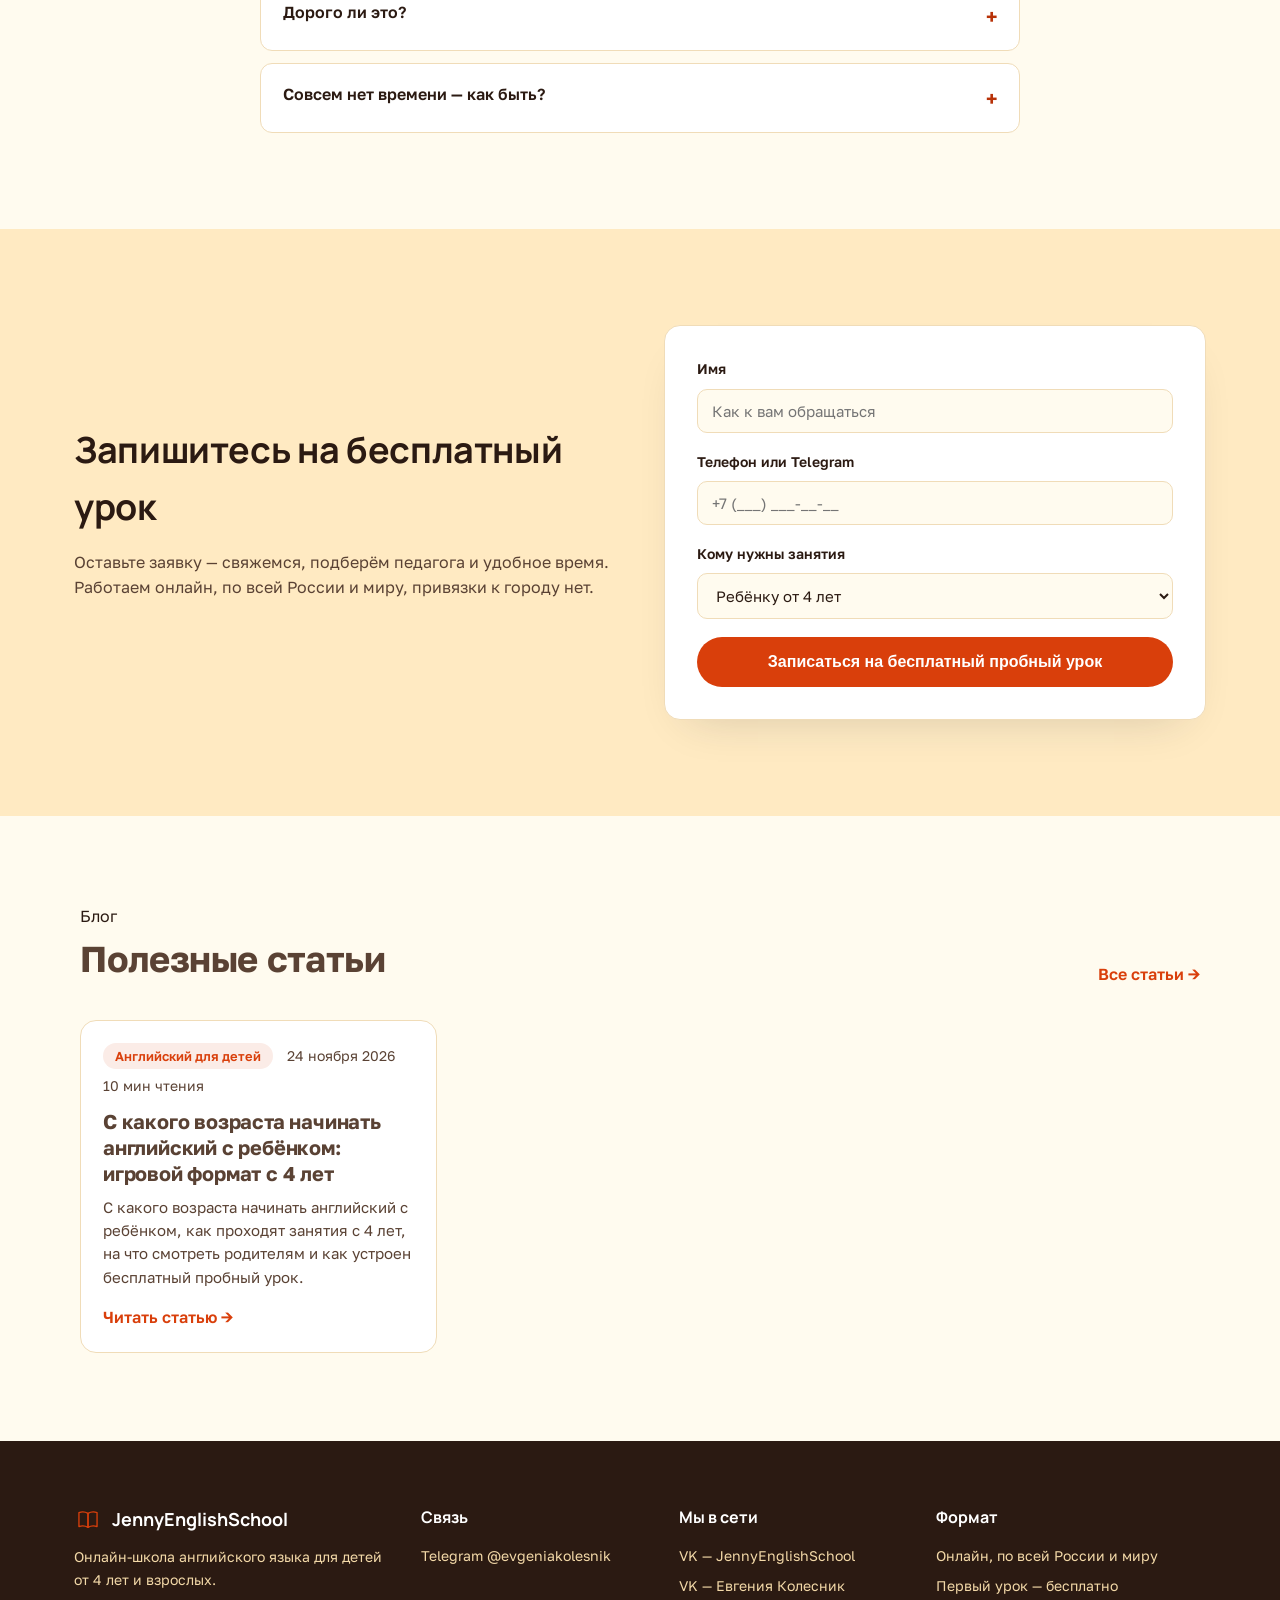
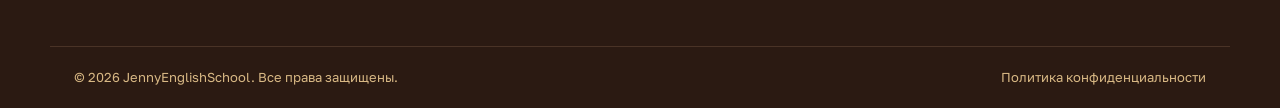
==== commit e01de4e7: "blog: автообновление" ====
--- a/index.html
+++ b/index.html
@@ -31,7 +31,7 @@
       <a href="#who">Кому подходит</a>
       <a href="#faq">Вопросы</a>
       <a href="#contacts">Контакты</a>
-    <!-- BLOGNAV:START --><!-- BLOGNAV:END --></nav>
+    <!-- BLOGNAV:START --><a href="blog/">Блог</a><!-- BLOGNAV:END --></nav>
     <div class="header__actions">
       <a href="https://t.me/evgeniakolesnik" target="_blank" rel="noopener" class="header__phone">@evgeniakolesnik</a>
       <a href="#lead" class="btn btn--primary">Бесплатный пробный урок</a>
@@ -259,7 +259,22 @@
     </div>
   </section>
 
-<!-- BLOG:START --><!-- BLOG:END -->
+<!-- BLOG:START -->
+<section class="b-home" id="blog">
+  <div class="container">
+    <div class="b-home__head"><div><p class="section-tag">Блог</p><h2>Полезные статьи</h2></div><a class="b-more" href="blog/">Все статьи</a></div>
+    <div class="b-grid"><article class="b-card">
+  
+  <div class="b-card__body">
+    <div class="b-meta"><span class="b-chip">Английский для детей</span><time datetime="2026-11-24">24 ноября 2026</time><span>10 мин чтения</span></div>
+    <h3><a href="blog/s-kakogo-vozrasta-angliiskii-rebenku/">С какого возраста начинать английский с ребёнком: игровой формат с 4 лет</a></h3>
+    <p>С какого возраста начинать английский с ребёнком, как проходят занятия с 4 лет, на что смотреть родителям и как устроен бесплатный пробный урок.</p>
+    <a class="b-more" href="blog/s-kakogo-vozrasta-angliiskii-rebenku/">Читать статью</a>
+  </div>
+</article></div>
+  </div>
+</section>
+<!-- BLOG:END -->
 </main>
 
 <footer class="footer" id="contacts">
